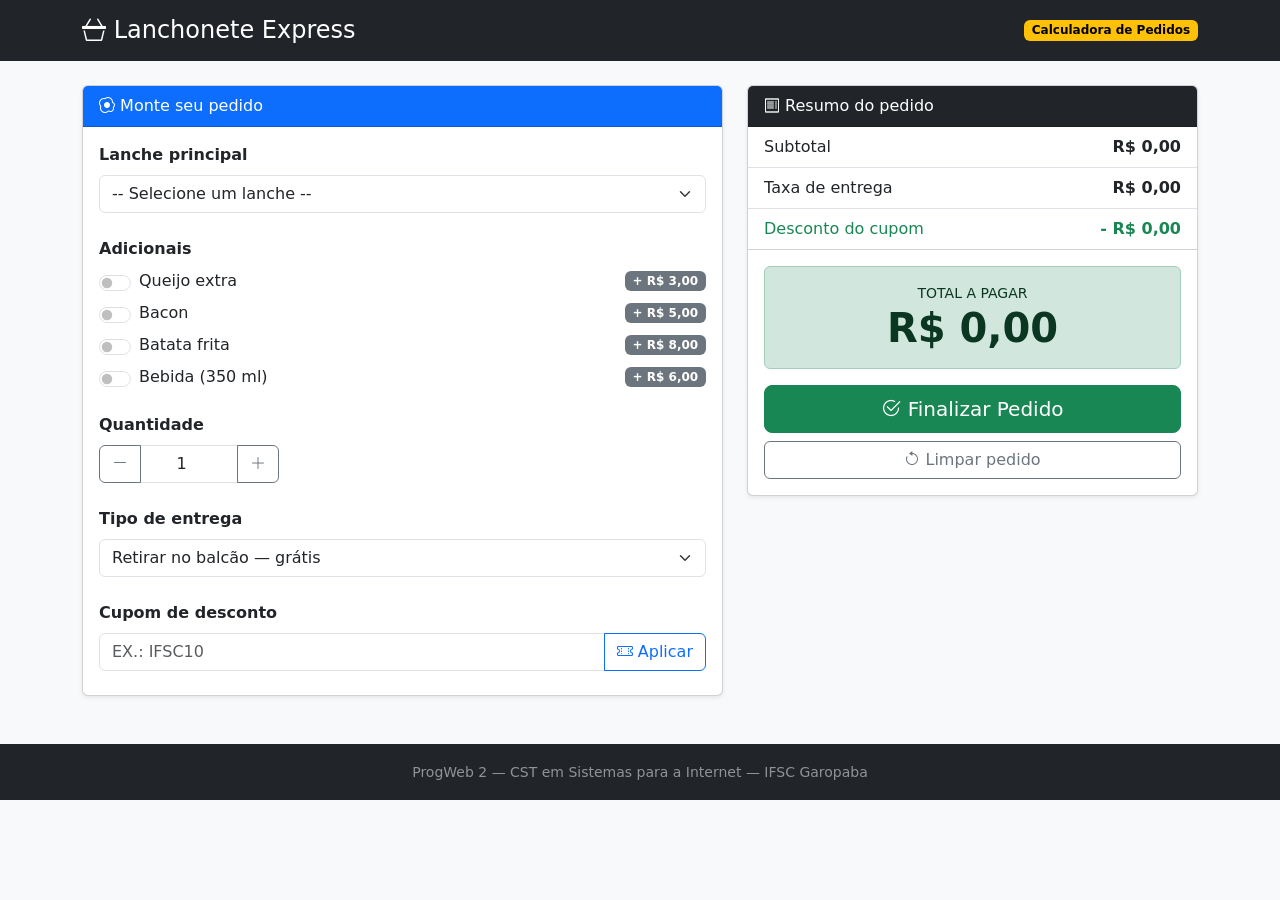
==== roteiro-3/index.html @ 8b06cafe "Roteiro 03: calculadora de pedidos com jQuery e LocalStorage" ====
<!DOCTYPE html>
<html lang="pt-br">
<head>
  <meta charset="UTF-8">
  <meta name="viewport" content="width=device-width, initial-scale=1">
  <title>Lanchonete Express — Calculadora de Pedidos</title>

  <!-- Bootstrap 5 CSS -->
  <link href="https://cdn.jsdelivr.net/npm/bootstrap@5.3.3/dist/css/bootstrap.min.css" rel="stylesheet">
  <!-- Bootstrap Icons -->
  <link href="https://cdn.jsdelivr.net/npm/bootstrap-icons@1.11.3/font/bootstrap-icons.css" rel="stylesheet">
</head>
<body class="bg-light">

  <header class="bg-dark text-white py-3 mb-4">
    <div class="container d-flex justify-content-between align-items-center">
      <h1 class="h4 mb-0"><i class="bi bi-basket3"></i> Lanchonete Express</h1>
      <span class="badge text-bg-warning">Calculadora de Pedidos</span>
    </div>
  </header>

  <main class="container mb-5">
    <div class="row g-4">

      <!-- ================= Coluna esquerda: montagem do pedido ================= -->
      <div class="col-12 col-lg-7">
        <div class="card shadow-sm">
          <div class="card-header bg-primary text-white">
            <i class="bi bi-egg-fried"></i> Monte seu pedido
          </div>
          <div class="card-body">

            <!-- Passo 2: lanche principal (preço no value de cada option) -->
            <div class="mb-4">
              <label for="select-lanche" class="form-label fw-semibold">Lanche principal</label>
              <select class="form-select" id="select-lanche">
                <option value="0">-- Selecione um lanche --</option>
                <option value="18.00">X-Burger Clássico — R$ 18,00</option>
                <option value="22.00">X-Salada Especial — R$ 22,00</option>
                <option value="26.00">X-Bacon Supremo — R$ 26,00</option>
              </select>
            </div>

            <!-- Adicionais com switches + badge de preço -->
            <div class="mb-4">
              <span class="form-label fw-semibold d-block">Adicionais</span>

              <div class="form-check form-switch d-flex align-items-center gap-2 mb-2">
                <input class="form-check-input check-adicional" type="checkbox" role="switch"
                       id="add-queijo" value="3.00">
                <label class="form-check-label" for="add-queijo">Queijo extra</label>
                <span class="badge text-bg-secondary ms-auto">+ R$ 3,00</span>
              </div>

              <div class="form-check form-switch d-flex align-items-center gap-2 mb-2">
                <input class="form-check-input check-adicional" type="checkbox" role="switch"
                       id="add-bacon" value="5.00">
                <label class="form-check-label" for="add-bacon">Bacon</label>
                <span class="badge text-bg-secondary ms-auto">+ R$ 5,00</span>
              </div>

              <div class="form-check form-switch d-flex align-items-center gap-2 mb-2">
                <input class="form-check-input check-adicional" type="checkbox" role="switch"
                       id="add-fritas" value="8.00">
                <label class="form-check-label" for="add-fritas">Batata frita</label>
                <span class="badge text-bg-secondary ms-auto">+ R$ 8,00</span>
              </div>

              <div class="form-check form-switch d-flex align-items-center gap-2">
                <input class="form-check-input check-adicional" type="checkbox" role="switch"
                       id="add-bebida" value="6.00">
                <label class="form-check-label" for="add-bebida">Bebida (350 ml)</label>
                <span class="badge text-bg-secondary ms-auto">+ R$ 6,00</span>
              </div>
            </div>

            <!-- Quantidade: input group com botões - e + -->
            <div class="mb-4">
              <label for="input-qtd" class="form-label fw-semibold">Quantidade</label>
              <div class="input-group" style="max-width: 180px;">
                <button type="button" class="btn btn-outline-secondary" id="btn-menos" aria-label="Diminuir">
                  <i class="bi bi-dash-lg"></i>
                </button>
                <input type="number" class="form-control text-center" id="input-qtd"
                       value="1" min="1" max="20">
                <button type="button" class="btn btn-outline-secondary" id="btn-mais" aria-label="Aumentar">
                  <i class="bi bi-plus-lg"></i>
                </button>
              </div>
            </div>

            <!-- Tipo de entrega -->
            <div class="mb-4">
              <label for="select-entrega" class="form-label fw-semibold">Tipo de entrega</label>
              <select class="form-select" id="select-entrega">
                <option value="0">Retirar no balcão — grátis</option>
                <option value="5.00">Entrega padrão — R$ 5,00</option>
                <option value="9.00">Entrega expressa — R$ 9,00</option>
              </select>
            </div>

            <!-- Cupom de desconto -->
            <div class="mb-2">
              <label for="input-cupom" class="form-label fw-semibold">Cupom de desconto</label>
              <div class="input-group">
                <input type="text" class="form-control text-uppercase" id="input-cupom"
                       placeholder="Ex.: IFSC10">
                <button type="button" class="btn btn-outline-primary" id="btn-cupom">
                  <i class="bi bi-ticket-perforated"></i> Aplicar
                </button>
              </div>
              <div id="msg-cupom" class="form-text"></div>
            </div>

          </div>
        </div>
      </div>

      <!-- ================= Coluna direita: resumo financeiro ================= -->
      <div class="col-12 col-lg-5">
        <div class="card shadow-sm sticky-lg-top" style="top: 1rem;">
          <div class="card-header bg-dark text-white">
            <i class="bi bi-receipt"></i> Resumo do pedido
          </div>

          <ul class="list-group list-group-flush">
            <li class="list-group-item d-flex justify-content-between">
              <span>Subtotal</span>
              <strong id="subtotal">R$ 0,00</strong>
            </li>
            <li class="list-group-item d-flex justify-content-between">
              <span>Taxa de entrega</span>
              <strong id="taxa-entrega">R$ 0,00</strong>
            </li>
            <li class="list-group-item d-flex justify-content-between text-success">
              <span>Desconto do cupom</span>
              <strong id="desconto">- R$ 0,00</strong>
            </li>
          </ul>

          <div class="card-body">
            <!-- Destaque do total geral -->
            <div class="alert alert-success text-center mb-3" role="alert">
              <div class="small text-uppercase">Total a pagar</div>
              <div class="display-6 fw-bold" id="total-geral">R$ 0,00</div>
            </div>

            <div class="d-grid gap-2">
              <button type="button" class="btn btn-success btn-lg" id="btn-finalizar">
                <i class="bi bi-check2-circle"></i> Finalizar Pedido
              </button>
              <button type="button" class="btn btn-outline-secondary" id="btn-limpar">
                <i class="bi bi-arrow-counterclockwise"></i> Limpar pedido
              </button>
            </div>
          </div>
        </div>
      </div>

    </div>
  </main>

  <footer class="bg-dark text-white-50 text-center py-3">
    <small>ProgWeb 2 — CST em Sistemas para a Internet — IFSC Garopaba</small>
  </footer>

  <!-- jQuery CDN -->
  <script src="https://code.jquery.com/jquery-3.7.1.min.js"></script>
  <!-- Bootstrap 5 JS -->
  <script src="https://cdn.jsdelivr.net/npm/bootstrap@5.3.3/dist/js/bootstrap.bundle.min.js"></script>
  <!-- Arquivo da lógica JS -->
  <script src="app.js"></script>
</body>
</html>
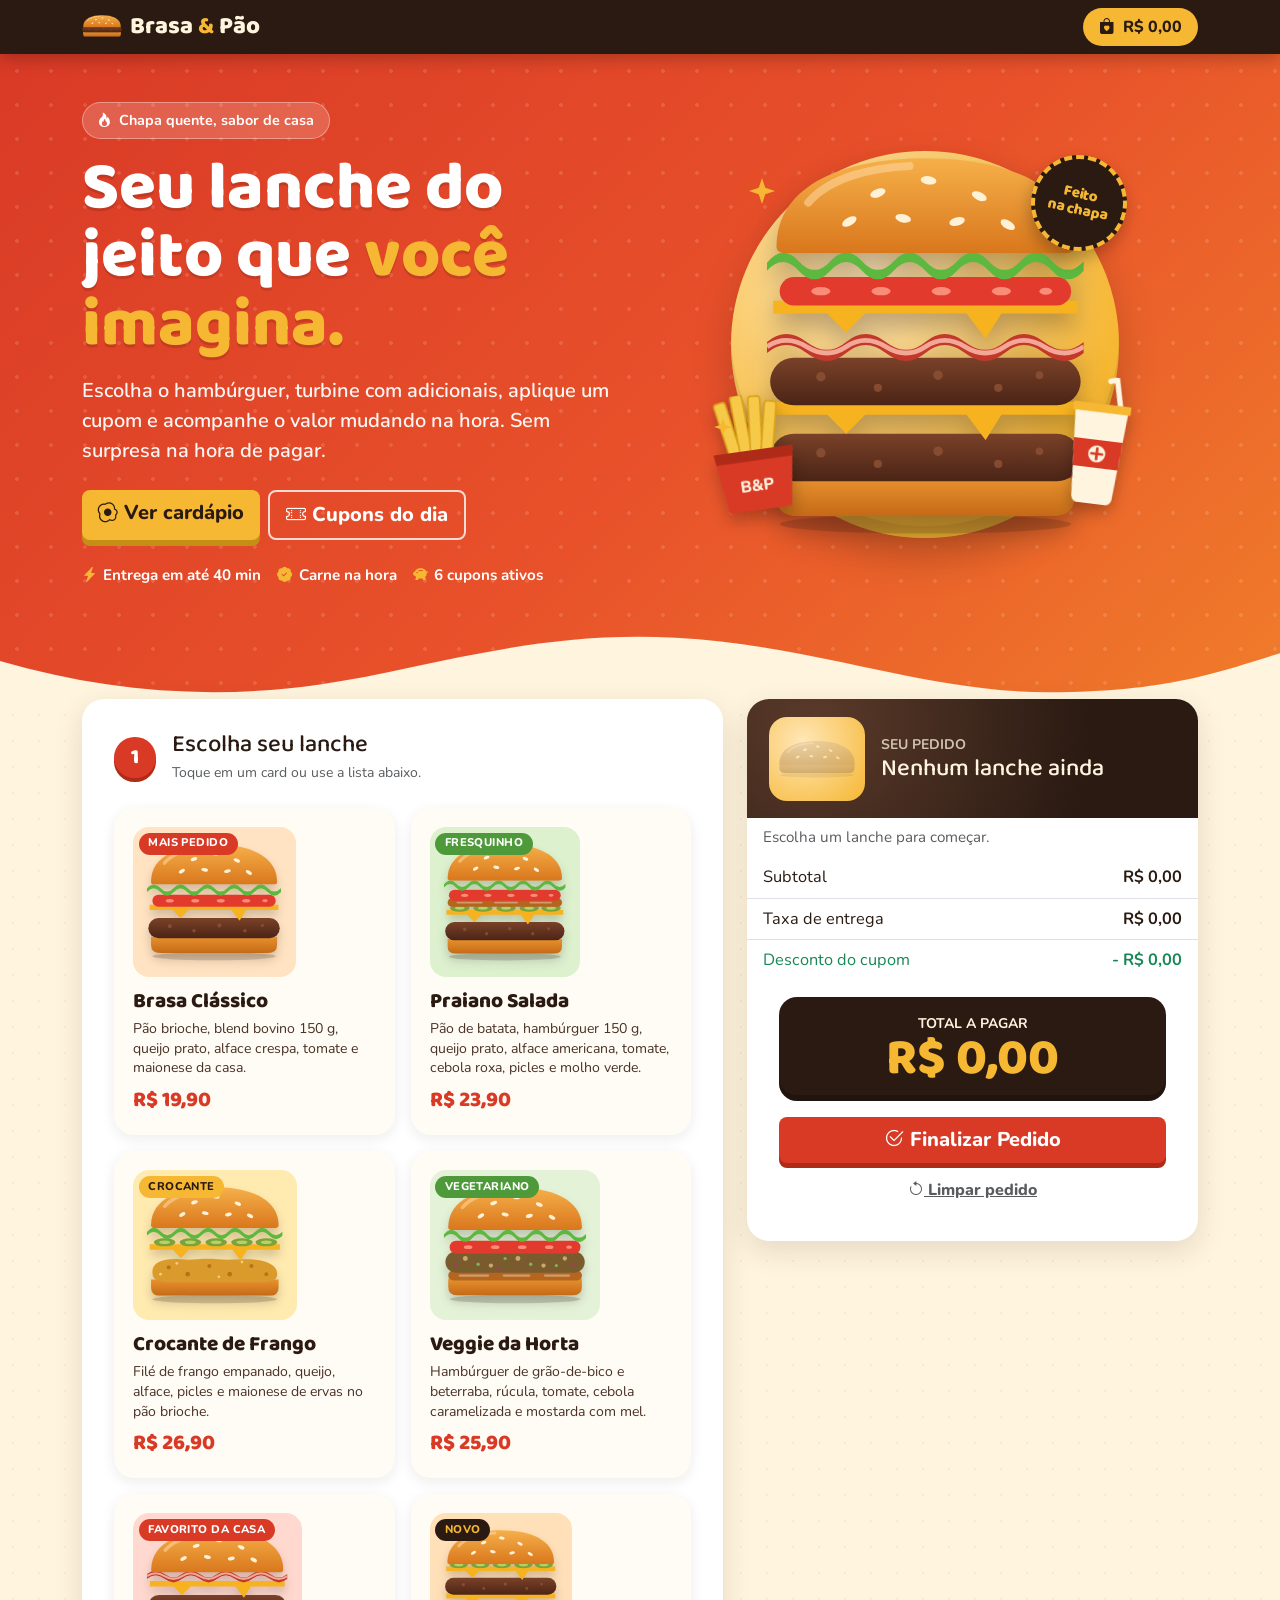
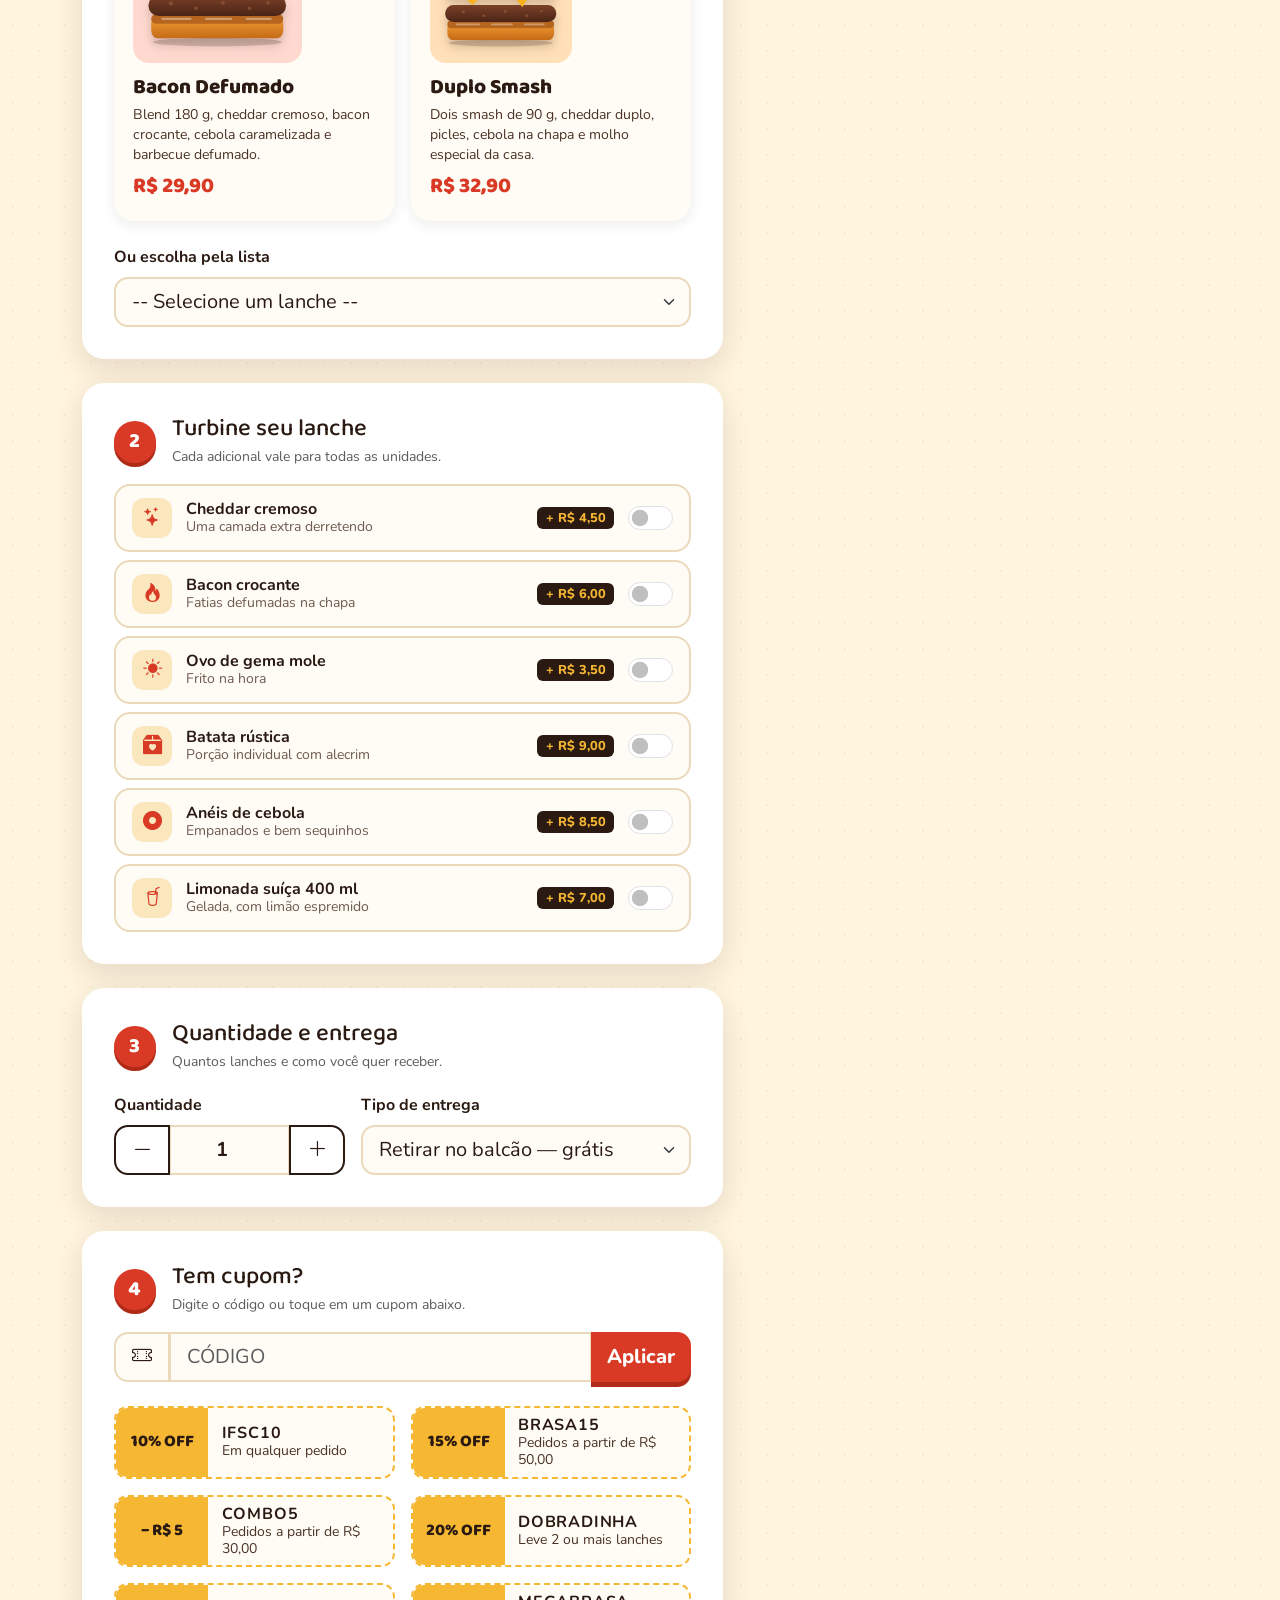
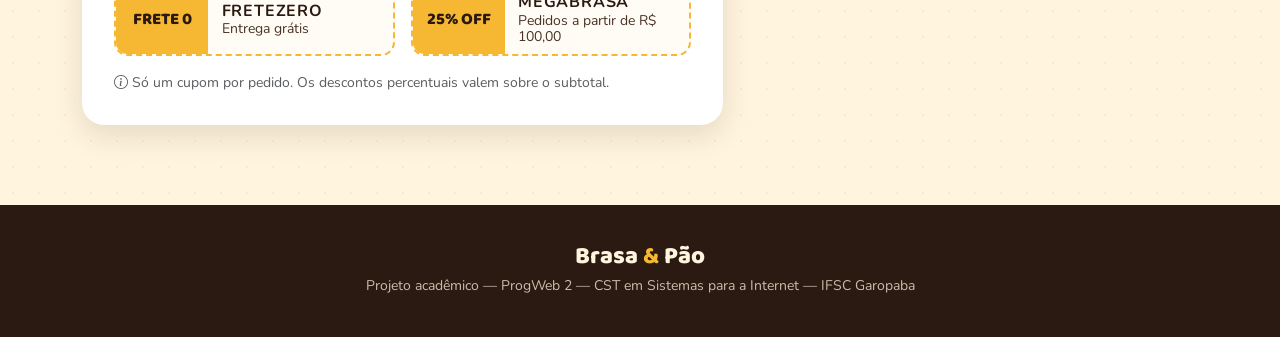
==== commit c966a116: "Estilização em css" ====
--- a/roteiro-3/index.html
+++ b/roteiro-3/index.html
@@ -3,127 +3,524 @@
 <head>
   <meta charset="UTF-8">
   <meta name="viewport" content="width=device-width, initial-scale=1">
-  <title>Lanchonete Express — Calculadora de Pedidos</title>
+  <title>Brasa &amp; Pão — Hamburgueria | Monte seu pedido</title>
+  <meta name="description" content="Monte seu hambúrguer, turbine com adicionais, aplique um cupom e veja o total em tempo real.">
+
+  <!-- Fontes -->
+  <link rel="preconnect" href="https://fonts.googleapis.com">
+  <link rel="preconnect" href="https://fonts.gstatic.com" crossorigin>
+  <link href="https://fonts.googleapis.com/css2?family=Baloo+2:wght@500;700;800&family=Nunito:wght@400;600;700;800&display=swap" rel="stylesheet">
 
   <!-- Bootstrap 5 CSS -->
   <link href="https://cdn.jsdelivr.net/npm/bootstrap@5.3.3/dist/css/bootstrap.min.css" rel="stylesheet">
   <!-- Bootstrap Icons -->
   <link href="https://cdn.jsdelivr.net/npm/bootstrap-icons@1.11.3/font/bootstrap-icons.css" rel="stylesheet">
+  <!-- Estilos da lanchonete (paleta, cards, ilustrações) -->
+  <link href="style.css" rel="stylesheet">
 </head>
-<body class="bg-light">
-
-  <header class="bg-dark text-white py-3 mb-4">
-    <div class="container d-flex justify-content-between align-items-center">
-      <h1 class="h4 mb-0"><i class="bi bi-basket3"></i> Lanchonete Express</h1>
-      <span class="badge text-bg-warning">Calculadora de Pedidos</span>
+<body>
+
+  <!-- =====================================================
+       SPRITE SVG: camadas reutilizáveis dos hambúrgueres.
+       Cada <symbol> é uma "fatia" (pão, alface, queijo...)
+       que o app.js empilha para montar cada lanche.
+       ===================================================== -->
+  <svg width="0" height="0" style="position:absolute" aria-hidden="true" focusable="false">
+    <defs>
+      <linearGradient id="g-pao" x1="0" y1="0" x2="0" y2="1">
+        <stop offset="0" stop-color="#F6B04A"/>
+        <stop offset="1" stop-color="#D9771C"/>
+      </linearGradient>
+      <linearGradient id="g-base" x1="0" y1="0" x2="0" y2="1">
+        <stop offset="0" stop-color="#E8912D"/>
+        <stop offset="1" stop-color="#C46A17"/>
+      </linearGradient>
+      <linearGradient id="g-patty" x1="0" y1="0" x2="0" y2="1">
+        <stop offset="0" stop-color="#7A4128"/>
+        <stop offset="1" stop-color="#4B2416"/>
+      </linearGradient>
+    </defs>
+
+    <!-- Pão de cima (com gergelim) -->
+    <symbol id="l-pao-topo" viewBox="0 0 200 62">
+      <path d="M6 58C6 18 50 2 100 2s94 16 94 56q0 4-6 4H12q-6 0-6-4z" fill="url(#g-pao)"/>
+      <path d="M26 30C40 14 66 8 90 7" fill="none" stroke="#FFD9A0" stroke-width="5" stroke-linecap="round" opacity=".55"/>
+      <g fill="#FFF1D6">
+        <ellipse cx="70" cy="24" rx="5" ry="2.6" transform="rotate(-20 70 24)"/>
+        <ellipse cx="102" cy="16" rx="5" ry="2.6" transform="rotate(8 102 16)"/>
+        <ellipse cx="134" cy="26" rx="5" ry="2.6" transform="rotate(24 134 26)"/>
+        <ellipse cx="86" cy="40" rx="5" ry="2.6" transform="rotate(12 86 40)"/>
+        <ellipse cx="120" cy="42" rx="5" ry="2.6" transform="rotate(-14 120 42)"/>
+        <ellipse cx="52" cy="42" rx="5" ry="2.6" transform="rotate(-30 52 42)"/>
+        <ellipse cx="152" cy="44" rx="5" ry="2.6" transform="rotate(30 152 44)"/>
+      </g>
+    </symbol>
+
+    <!-- Pão de baixo -->
+    <symbol id="l-pao-base" viewBox="0 0 200 26">
+      <path d="M6 2h188v12q0 12-14 12H20Q6 26 6 14z" fill="url(#g-base)"/>
+    </symbol>
+
+    <!-- Hambúrguer de carne -->
+    <symbol id="l-patty" viewBox="0 0 200 34">
+      <rect x="2" y="2" width="196" height="30" rx="15" fill="url(#g-patty)"/>
+      <g fill="#8E5236" opacity=".8">
+        <circle cx="34" cy="14" r="3"/><circle cx="70" cy="21" r="2.6"/>
+        <circle cx="108" cy="13" r="3"/><circle cx="146" cy="21" r="2.6"/>
+        <circle cx="172" cy="13" r="2.4"/>
+      </g>
+    </symbol>
+
+    <!-- Queijo derretido -->
+    <symbol id="l-queijo" viewBox="0 0 200 26">
+      <path d="M4 2h192v8h-48l-10 16-12-16H62L50 22 38 10H4z" fill="currentColor" style="color:#F7B21F"/>
+    </symbol>
+
+    <!-- Alface crespa (cor via currentColor) -->
+    <symbol id="l-alface" viewBox="0 0 200 26">
+      <path d="M0 12Q10 0 20 11T40 11T60 11T80 11T100 11T120 11T140 11T160 11T180 11T200 11V17Q190 28 180 17T160 17T140 17T120 17T100 17T80 17T60 17T40 17T20 17T0 17Z" fill="currentColor" style="color:#5DB83F"/>
+    </symbol>
+
+    <!-- Tomate -->
+    <symbol id="l-tomate" viewBox="0 0 200 20">
+      <rect x="8" y="1" width="184" height="18" rx="9" fill="#E23B2E"/>
+      <g fill="#FF9C86" opacity=".85">
+        <ellipse cx="34" cy="10" rx="6" ry="2.6"/><ellipse cx="72" cy="10" rx="6" ry="2.6"/>
+        <ellipse cx="110" cy="10" rx="6" ry="2.6"/><ellipse cx="148" cy="10" rx="6" ry="2.6"/>
+        <ellipse cx="176" cy="10" rx="4" ry="2.2"/>
+      </g>
+    </symbol>
+
+    <!-- Bacon crocante -->
+    <symbol id="l-bacon" viewBox="0 0 200 22">
+      <path d="M0 8Q12-2 25 8T50 8T75 8T100 8T125 8T150 8T175 8T200 8V15Q188 25 175 15T150 15T125 15T100 15T75 15T50 15T25 15T0 15Z" fill="#C0392B"/>
+      <path d="M0 11Q12 3 25 11T50 11T75 11T100 11T125 11T150 11T175 11T200 11" fill="none" stroke="#F4A697" stroke-width="3"/>
+    </symbol>
+
+    <!-- Cebola (cor via currentColor: roxa ou caramelizada) -->
+    <symbol id="l-cebola" viewBox="0 0 200 16">
+      <rect x="6" y="1" width="188" height="14" rx="7" fill="currentColor" style="color:#B5651D"/>
+      <path d="M22 8h40M84 8h36M142 8h34" stroke="#FFFFFF" stroke-opacity=".35" stroke-width="3" stroke-linecap="round"/>
+    </symbol>
+
+    <!-- Picles -->
+    <symbol id="l-picles" viewBox="0 0 200 14">
+      <g fill="#7BA33A">
+        <ellipse cx="26" cy="7" rx="16" ry="6"/><ellipse cx="64" cy="7" rx="16" ry="6"/>
+        <ellipse cx="102" cy="7" rx="16" ry="6"/><ellipse cx="140" cy="7" rx="16" ry="6"/>
+        <ellipse cx="176" cy="7" rx="16" ry="6"/>
+      </g>
+      <g fill="#B4D26A">
+        <ellipse cx="26" cy="7" rx="8" ry="2.6"/><ellipse cx="64" cy="7" rx="8" ry="2.6"/>
+        <ellipse cx="102" cy="7" rx="8" ry="2.6"/><ellipse cx="140" cy="7" rx="8" ry="2.6"/>
+        <ellipse cx="176" cy="7" rx="8" ry="2.6"/>
+      </g>
+    </symbol>
+
+    <!-- Frango empanado -->
+    <symbol id="l-frango" viewBox="0 0 200 38">
+      <path d="M8 22C8 8 26 2 50 4c18 2 30-2 54 0 26 2 46-2 64 2 16 4 24 10 24 20 0 10-12 12-24 12-28 2-56 0-84 0-28 0-50 2-64-2C10 34 8 30 8 22z" fill="#DA9B2C"/>
+      <g fill="#B87316">
+        <circle cx="32" cy="16" r="3"/><circle cx="60" cy="26" r="3.4"/><circle cx="92" cy="14" r="3"/>
+        <circle cx="122" cy="26" r="3.4"/><circle cx="154" cy="14" r="3"/><circle cx="176" cy="26" r="2.8"/>
+      </g>
+      <g fill="#F6CE73">
+        <circle cx="44" cy="10" r="2"/><circle cx="106" cy="30" r="2"/><circle cx="140" cy="8" r="2"/><circle cx="20" cy="26" r="2"/>
+      </g>
+    </symbol>
+
+    <!-- Hambúrguer vegetal -->
+    <symbol id="l-veggie" viewBox="0 0 200 34">
+      <rect x="2" y="2" width="196" height="30" rx="15" fill="#7A5B2E"/>
+      <g fill="#C9A86A">
+        <circle cx="30" cy="12" r="3.4"/><circle cx="66" cy="22" r="3"/><circle cx="104" cy="12" r="3.4"/>
+        <circle cx="140" cy="22" r="3"/><circle cx="170" cy="12" r="3"/>
+      </g>
+      <g fill="#7FB35A">
+        <circle cx="48" cy="20" r="2.4"/><circle cx="86" cy="12" r="2.2"/><circle cx="122" cy="20" r="2.4"/><circle cx="158" cy="22" r="2.2"/>
+      </g>
+      <g fill="#A63B5A" opacity=".85">
+        <circle cx="16" cy="20" r="2.6"/><circle cx="76" cy="26" r="2.4"/><circle cx="182" cy="20" r="2.4"/>
+      </g>
+    </symbol>
+  </svg>
+
+  <!-- ===================== NAVEGAÇÃO ===================== -->
+  <nav class="brasa-nav sticky-top">
+    <div class="container d-flex align-items-center justify-content-between py-2">
+      <a class="marca d-flex align-items-center gap-2 text-decoration-none" href="#topo">
+        <svg class="burger logo-mini" data-layers="pao-topo,patty,pao-base" role="img" aria-label="Logo Brasa e Pão"></svg>
+        <span class="marca-nome">Brasa <span>&amp;</span> Pão</span>
+      </a>
+      <a href="#resumo" class="pill-total text-decoration-none" aria-label="Ir para o resumo do pedido">
+        <i class="bi bi-bag-heart-fill"></i>
+        <span id="total-mini">R$ 0,00</span>
+      </a>
     </div>
+  </nav>
+
+  <!-- ===================== HERO ===================== -->
+  <header class="hero" id="topo">
+    <div class="container">
+      <div class="row align-items-center g-4">
+
+        <div class="col-12 col-lg-6 hero-texto">
+          <span class="hero-selo"><i class="bi bi-fire"></i> Chapa quente, sabor de casa</span>
+          <h1>Seu lanche do<br>jeito que <span class="destaque">você imagina.</span></h1>
+          <p class="lead">Escolha o hambúrguer, turbine com adicionais, aplique um cupom e acompanhe o valor mudando na hora. Sem surpresa na hora de pagar.</p>
+          <div class="d-flex flex-wrap gap-2 mt-4">
+            <a href="#cardapio" class="btn btn-mostarda btn-lg"><i class="bi bi-egg-fried"></i> Ver cardápio</a>
+            <a href="#cupons" class="btn btn-contorno btn-lg"><i class="bi bi-ticket-perforated"></i> Cupons do dia</a>
+          </div>
+          <ul class="hero-beneficios list-unstyled d-flex flex-wrap gap-3 mt-4 mb-0">
+            <li><i class="bi bi-lightning-charge-fill"></i> Entrega em até 40 min</li>
+            <li><i class="bi bi-patch-check-fill"></i> Carne na hora</li>
+            <li><i class="bi bi-piggy-bank-fill"></i> 6 cupons ativos</li>
+          </ul>
+        </div>
+
+        <div class="col-12 col-lg-6">
+          <div class="hero-arte">
+            <div class="hero-prato"></div>
+            <svg class="burger hero-burger" data-layers="pao-topo,alface,tomate,queijo,bacon,patty,queijo,patty,pao-base" role="img" aria-label="Ilustração de um hambúrguer duplo com bacon"></svg>
+
+            <!-- Batatas fritas -->
+            <svg class="deco deco-fritas" viewBox="0 0 90 110" role="img" aria-label="Porção de batatas fritas">
+              <g fill="#F7C948" stroke="#D9A21B" stroke-width="1.5" stroke-linejoin="round">
+                <rect x="14" y="6" width="11" height="60" rx="3" transform="rotate(-10 14 6)"/>
+                <rect x="30" y="0" width="11" height="64" rx="3" transform="rotate(-3 30 0)"/>
+                <rect x="47" y="2" width="11" height="62" rx="3" transform="rotate(5 47 2)"/>
+                <rect x="62" y="8" width="11" height="58" rx="3" transform="rotate(12 62 8)"/>
+              </g>
+              <path d="M8 52h74l-8 56H16z" fill="#D93A26"/>
+              <path d="M8 52h74l-1.5 10H9.5z" fill="#B02A18"/>
+              <text x="45" y="90" text-anchor="middle" font-family="Baloo 2, sans-serif" font-weight="800" font-size="15" fill="#FFF4DE">B&amp;P</text>
+            </svg>
+
+            <!-- Copo com canudo -->
+            <svg class="deco deco-copo" viewBox="0 0 70 120" role="img" aria-label="Copo de refrigerante">
+              <path d="M40 4l6-2 8 34" fill="none" stroke="#FFF4DE" stroke-width="5" stroke-linecap="round"/>
+              <path d="M10 30h50l-6 84q-1 6-7 6H23q-6 0-7-6z" fill="#FFF4DE"/>
+              <path d="M12 60h46l-2 26H14z" fill="#D93A26"/>
+              <path d="M8 26h54v8H8z" fill="#F6B733"/>
+              <circle cx="35" cy="73" r="8" fill="#FFF4DE"/>
+              <path d="M35 68v10M30 73h10" stroke="#D93A26" stroke-width="2.5" stroke-linecap="round"/>
+            </svg>
+
+            <!-- Estrelinhas -->
+            <svg class="deco deco-estrela e1" viewBox="0 0 24 24"><path d="M12 0l3 9 9 3-9 3-3 9-3-9-9-3 9-3z" fill="#F6B733"/></svg>
+            <svg class="deco deco-estrela e2" viewBox="0 0 24 24"><path d="M12 0l3 9 9 3-9 3-3 9-3-9-9-3 9-3z" fill="#FFF4DE"/></svg>
+            <svg class="deco deco-estrela e3" viewBox="0 0 24 24"><path d="M12 0l3 9 9 3-9 3-3 9-3-9-9-3 9-3z" fill="#F6B733"/></svg>
+
+            <div class="selo-redondo" aria-hidden="true">
+              <span>Feito<br>na chapa</span>
+            </div>
+          </div>
+        </div>
+
+      </div>
+    </div>
+
+    <!-- Onda de transição -->
+    <svg class="hero-onda" viewBox="0 0 1440 90" preserveAspectRatio="none" aria-hidden="true">
+      <path d="M0 40C120 80 240 90 360 70S600 0 760 10s280 70 420 70 200-30 260-50V90H0z" fill="#FFF4DE"/>
+    </svg>
   </header>
 
-  <main class="container mb-5">
+  <!-- ===================== CONTEÚDO PRINCIPAL ===================== -->
+  <main class="container pb-5">
     <div class="row g-4">
 
-      <!-- ================= Coluna esquerda: montagem do pedido ================= -->
+      <!-- ============ Coluna esquerda: montagem do pedido ============ -->
       <div class="col-12 col-lg-7">
-        <div class="card shadow-sm">
-          <div class="card-header bg-primary text-white">
-            <i class="bi bi-egg-fried"></i> Monte seu pedido
-          </div>
+
+        <!-- PASSO 1: cardápio -->
+        <section class="card painel mb-4" id="cardapio">
           <div class="card-body">
-
-            <!-- Passo 2: lanche principal (preço no value de cada option) -->
-            <div class="mb-4">
-              <label for="select-lanche" class="form-label fw-semibold">Lanche principal</label>
-              <select class="form-select" id="select-lanche">
+            <div class="passo-titulo">
+              <span class="passo-num">1</span>
+              <div>
+                <h2 class="h4 mb-0">Escolha seu lanche</h2>
+                <small class="text-muted">Toque em um card ou use a lista abaixo.</small>
+              </div>
+            </div>
+
+            <div class="row row-cols-1 row-cols-sm-2 g-3 mt-2">
+
+              <div class="col">
+                <button type="button" class="menu-card" data-preco="19.90" aria-pressed="false"
+                        data-layers="pao-topo,alface,tomate,queijo,patty,pao-base" data-nome="Brasa Clássico" style="--tint:#FFE3C2">
+                  <span class="menu-tag tag-quente">Mais pedido</span>
+                  <span class="menu-thumb"><svg class="burger" data-layers="pao-topo,alface,tomate,queijo,patty,pao-base" aria-hidden="true"></svg></span>
+                  <span class="menu-nome">Brasa Clássico</span>
+                  <span class="menu-ingredientes">Pão brioche, blend bovino 150 g, queijo prato, alface crespa, tomate e maionese da casa.</span>
+                  <span class="menu-preco">R$ 19,90</span>
+                </button>
+              </div>
+
+              <div class="col">
+                <button type="button" class="menu-card" data-preco="23.90" aria-pressed="false"
+                        data-layers="pao-topo,alface:#6FCB4B,tomate,cebola:#9B3D8F,picles,queijo,patty,pao-base" data-nome="Praiano Salada" style="--tint:#DDF1CF">
+                  <span class="menu-tag tag-verde">Fresquinho</span>
+                  <span class="menu-thumb"><svg class="burger" data-layers="pao-topo,alface:#6FCB4B,tomate,cebola:#9B3D8F,picles,queijo,patty,pao-base" aria-hidden="true"></svg></span>
+                  <span class="menu-nome">Praiano Salada</span>
+                  <span class="menu-ingredientes">Pão de batata, hambúrguer 150 g, queijo prato, alface americana, tomate, cebola roxa, picles e molho verde.</span>
+                  <span class="menu-preco">R$ 23,90</span>
+                </button>
+              </div>
+
+              <div class="col">
+                <button type="button" class="menu-card" data-preco="26.90" aria-pressed="false"
+                        data-layers="pao-topo,alface,picles,queijo,frango,pao-base" data-nome="Crocante de Frango" style="--tint:#FFEAB0">
+                  <span class="menu-tag tag-mostarda">Crocante</span>
+                  <span class="menu-thumb"><svg class="burger" data-layers="pao-topo,alface,picles,queijo,frango,pao-base" aria-hidden="true"></svg></span>
+                  <span class="menu-nome">Crocante de Frango</span>
+                  <span class="menu-ingredientes">Filé de frango empanado, queijo, alface, picles e maionese de ervas no pão brioche.</span>
+                  <span class="menu-preco">R$ 26,90</span>
+                </button>
+              </div>
+
+              <div class="col">
+                <button type="button" class="menu-card" data-preco="25.90" aria-pressed="false"
+                        data-layers="pao-topo,alface:#2F8F3A,tomate,veggie,cebola,pao-base" data-nome="Veggie da Horta" style="--tint:#E4F3D8">
+                  <span class="menu-tag tag-verde">Vegetariano</span>
+                  <span class="menu-thumb"><svg class="burger" data-layers="pao-topo,alface:#2F8F3A,tomate,veggie,cebola,pao-base" aria-hidden="true"></svg></span>
+                  <span class="menu-nome">Veggie da Horta</span>
+                  <span class="menu-ingredientes">Hambúrguer de grão-de-bico e beterraba, rúcula, tomate, cebola caramelizada e mostarda com mel.</span>
+                  <span class="menu-preco">R$ 25,90</span>
+                </button>
+              </div>
+
+              <div class="col">
+                <button type="button" class="menu-card" data-preco="29.90" aria-pressed="false"
+                        data-layers="pao-topo,bacon,queijo,patty,cebola,pao-base" data-nome="Bacon Defumado" style="--tint:#FFD9CF">
+                  <span class="menu-tag tag-quente">Favorito da casa</span>
+                  <span class="menu-thumb"><svg class="burger" data-layers="pao-topo,bacon,queijo,patty,cebola,pao-base" aria-hidden="true"></svg></span>
+                  <span class="menu-nome">Bacon Defumado</span>
+                  <span class="menu-ingredientes">Blend 180 g, cheddar cremoso, bacon crocante, cebola caramelizada e barbecue defumado.</span>
+                  <span class="menu-preco">R$ 29,90</span>
+                </button>
+              </div>
+
+              <div class="col">
+                <button type="button" class="menu-card" data-preco="32.90" aria-pressed="false"
+                        data-layers="pao-topo,picles,queijo,patty,queijo,patty,cebola,pao-base" data-nome="Duplo Smash" style="--tint:#FFE0B8">
+                  <span class="menu-tag tag-novo">Novo</span>
+                  <span class="menu-thumb"><svg class="burger" data-layers="pao-topo,picles,queijo,patty,queijo,patty,cebola,pao-base" aria-hidden="true"></svg></span>
+                  <span class="menu-nome">Duplo Smash</span>
+                  <span class="menu-ingredientes">Dois smash de 90 g, cheddar duplo, picles, cebola na chapa e molho especial da casa.</span>
+                  <span class="menu-preco">R$ 32,90</span>
+                </button>
+              </div>
+
+            </div>
+
+            <!-- Passo 2 do roteiro: select com o preço no value de cada option -->
+            <div class="mt-4">
+              <label for="select-lanche" class="form-label fw-bold">Ou escolha pela lista</label>
+              <select class="form-select form-select-lg" id="select-lanche">
                 <option value="0">-- Selecione um lanche --</option>
-                <option value="18.00">X-Burger Clássico — R$ 18,00</option>
-                <option value="22.00">X-Salada Especial — R$ 22,00</option>
-                <option value="26.00">X-Bacon Supremo — R$ 26,00</option>
+                <option value="19.90">Brasa Clássico — R$ 19,90</option>
+                <option value="23.90">Praiano Salada — R$ 23,90</option>
+                <option value="26.90">Crocante de Frango — R$ 26,90</option>
+                <option value="25.90">Veggie da Horta — R$ 25,90</option>
+                <option value="29.90">Bacon Defumado — R$ 29,90</option>
+                <option value="32.90">Duplo Smash — R$ 32,90</option>
               </select>
             </div>
-
-            <!-- Adicionais com switches + badge de preço -->
-            <div class="mb-4">
-              <span class="form-label fw-semibold d-block">Adicionais</span>
-
-              <div class="form-check form-switch d-flex align-items-center gap-2 mb-2">
-                <input class="form-check-input check-adicional" type="checkbox" role="switch"
-                       id="add-queijo" value="3.00">
-                <label class="form-check-label" for="add-queijo">Queijo extra</label>
-                <span class="badge text-bg-secondary ms-auto">+ R$ 3,00</span>
-              </div>
-
-              <div class="form-check form-switch d-flex align-items-center gap-2 mb-2">
-                <input class="form-check-input check-adicional" type="checkbox" role="switch"
-                       id="add-bacon" value="5.00">
-                <label class="form-check-label" for="add-bacon">Bacon</label>
-                <span class="badge text-bg-secondary ms-auto">+ R$ 5,00</span>
-              </div>
-
-              <div class="form-check form-switch d-flex align-items-center gap-2 mb-2">
-                <input class="form-check-input check-adicional" type="checkbox" role="switch"
-                       id="add-fritas" value="8.00">
-                <label class="form-check-label" for="add-fritas">Batata frita</label>
-                <span class="badge text-bg-secondary ms-auto">+ R$ 8,00</span>
-              </div>
-
-              <div class="form-check form-switch d-flex align-items-center gap-2">
-                <input class="form-check-input check-adicional" type="checkbox" role="switch"
-                       id="add-bebida" value="6.00">
-                <label class="form-check-label" for="add-bebida">Bebida (350 ml)</label>
-                <span class="badge text-bg-secondary ms-auto">+ R$ 6,00</span>
-              </div>
-            </div>
-
-            <!-- Quantidade: input group com botões - e + -->
-            <div class="mb-4">
-              <label for="input-qtd" class="form-label fw-semibold">Quantidade</label>
-              <div class="input-group" style="max-width: 180px;">
-                <button type="button" class="btn btn-outline-secondary" id="btn-menos" aria-label="Diminuir">
-                  <i class="bi bi-dash-lg"></i>
-                </button>
-                <input type="number" class="form-control text-center" id="input-qtd"
-                       value="1" min="1" max="20">
-                <button type="button" class="btn btn-outline-secondary" id="btn-mais" aria-label="Aumentar">
-                  <i class="bi bi-plus-lg"></i>
-                </button>
-              </div>
-            </div>
-
-            <!-- Tipo de entrega -->
-            <div class="mb-4">
-              <label for="select-entrega" class="form-label fw-semibold">Tipo de entrega</label>
-              <select class="form-select" id="select-entrega">
-                <option value="0">Retirar no balcão — grátis</option>
-                <option value="5.00">Entrega padrão — R$ 5,00</option>
-                <option value="9.00">Entrega expressa — R$ 9,00</option>
-              </select>
-            </div>
-
-            <!-- Cupom de desconto -->
-            <div class="mb-2">
-              <label for="input-cupom" class="form-label fw-semibold">Cupom de desconto</label>
-              <div class="input-group">
-                <input type="text" class="form-control text-uppercase" id="input-cupom"
-                       placeholder="Ex.: IFSC10">
-                <button type="button" class="btn btn-outline-primary" id="btn-cupom">
-                  <i class="bi bi-ticket-perforated"></i> Aplicar
-                </button>
-              </div>
-              <div id="msg-cupom" class="form-text"></div>
-            </div>
-
-          </div>
-        </div>
+          </div>
+        </section>
+
+        <!-- PASSO 2: adicionais -->
+        <section class="card painel mb-4">
+          <div class="card-body">
+            <div class="passo-titulo">
+              <span class="passo-num">2</span>
+              <div>
+                <h2 class="h4 mb-0">Turbine seu lanche</h2>
+                <small class="text-muted">Cada adicional vale para todas as unidades.</small>
+              </div>
+            </div>
+
+            <div class="d-grid gap-2 mt-3">
+
+              <label class="adicional" for="add-cheddar">
+                <span class="adicional-icone"><i class="bi bi-stars"></i></span>
+                <span class="adicional-texto"><strong>Cheddar cremoso</strong><small>Uma camada extra derretendo</small></span>
+                <span class="badge preco-badge">+ R$ 4,50</span>
+                <span class="form-check form-switch">
+                  <input class="form-check-input check-adicional" type="checkbox" role="switch" id="add-cheddar" value="4.50" data-nome="Cheddar cremoso">
+                </span>
+              </label>
+
+              <label class="adicional" for="add-bacon">
+                <span class="adicional-icone"><i class="bi bi-fire"></i></span>
+                <span class="adicional-texto"><strong>Bacon crocante</strong><small>Fatias defumadas na chapa</small></span>
+                <span class="badge preco-badge">+ R$ 6,00</span>
+                <span class="form-check form-switch">
+                  <input class="form-check-input check-adicional" type="checkbox" role="switch" id="add-bacon" value="6.00" data-nome="Bacon crocante">
+                </span>
+              </label>
+
+              <label class="adicional" for="add-ovo">
+                <span class="adicional-icone"><i class="bi bi-sun-fill"></i></span>
+                <span class="adicional-texto"><strong>Ovo de gema mole</strong><small>Frito na hora</small></span>
+                <span class="badge preco-badge">+ R$ 3,50</span>
+                <span class="form-check form-switch">
+                  <input class="form-check-input check-adicional" type="checkbox" role="switch" id="add-ovo" value="3.50" data-nome="Ovo de gema mole">
+                </span>
+              </label>
+
+              <label class="adicional" for="add-batata">
+                <span class="adicional-icone"><i class="bi bi-box2-heart-fill"></i></span>
+                <span class="adicional-texto"><strong>Batata rústica</strong><small>Porção individual com alecrim</small></span>
+                <span class="badge preco-badge">+ R$ 9,00</span>
+                <span class="form-check form-switch">
+                  <input class="form-check-input check-adicional" type="checkbox" role="switch" id="add-batata" value="9.00" data-nome="Batata rústica">
+                </span>
+              </label>
+
+              <label class="adicional" for="add-onion">
+                <span class="adicional-icone"><i class="bi bi-record-circle-fill"></i></span>
+                <span class="adicional-texto"><strong>Anéis de cebola</strong><small>Empanados e bem sequinhos</small></span>
+                <span class="badge preco-badge">+ R$ 8,50</span>
+                <span class="form-check form-switch">
+                  <input class="form-check-input check-adicional" type="checkbox" role="switch" id="add-onion" value="8.50" data-nome="Anéis de cebola">
+                </span>
+              </label>
+
+              <label class="adicional" for="add-limonada">
+                <span class="adicional-icone"><i class="bi bi-cup-straw"></i></span>
+                <span class="adicional-texto"><strong>Limonada suíça 400 ml</strong><small>Gelada, com limão espremido</small></span>
+                <span class="badge preco-badge">+ R$ 7,00</span>
+                <span class="form-check form-switch">
+                  <input class="form-check-input check-adicional" type="checkbox" role="switch" id="add-limonada" value="7.00" data-nome="Limonada suíça 400 ml">
+                </span>
+              </label>
+
+            </div>
+          </div>
+        </section>
+
+        <!-- PASSO 3: quantidade e entrega -->
+        <section class="card painel mb-4">
+          <div class="card-body">
+            <div class="passo-titulo">
+              <span class="passo-num">3</span>
+              <div>
+                <h2 class="h4 mb-0">Quantidade e entrega</h2>
+                <small class="text-muted">Quantos lanches e como você quer receber.</small>
+              </div>
+            </div>
+
+            <div class="row g-3 mt-1">
+              <div class="col-12 col-sm-5">
+                <label for="input-qtd" class="form-label fw-bold">Quantidade</label>
+                <div class="input-group input-group-lg">
+                  <button type="button" class="btn btn-contorno-escuro" id="btn-menos" aria-label="Diminuir quantidade">
+                    <i class="bi bi-dash-lg"></i>
+                  </button>
+                  <input type="number" class="form-control text-center fw-bold" id="input-qtd" value="1" min="1" max="20">
+                  <button type="button" class="btn btn-contorno-escuro" id="btn-mais" aria-label="Aumentar quantidade">
+                    <i class="bi bi-plus-lg"></i>
+                  </button>
+                </div>
+              </div>
+
+              <div class="col-12 col-sm-7">
+                <label for="select-entrega" class="form-label fw-bold">Tipo de entrega</label>
+                <select class="form-select form-select-lg" id="select-entrega">
+                  <option value="0">Retirar no balcão — grátis</option>
+                  <option value="6.00">Entrega padrão — R$ 6,00</option>
+                  <option value="10.00">Entrega expressa (25 min) — R$ 10,00</option>
+                </select>
+              </div>
+            </div>
+          </div>
+        </section>
+
+        <!-- PASSO 4: cupom -->
+        <section class="card painel" id="cupons">
+          <div class="card-body">
+            <div class="passo-titulo">
+              <span class="passo-num">4</span>
+              <div>
+                <h2 class="h4 mb-0">Tem cupom?</h2>
+                <small class="text-muted">Digite o código ou toque em um cupom abaixo.</small>
+              </div>
+            </div>
+
+            <div class="input-group input-group-lg mt-3">
+              <span class="input-group-text"><i class="bi bi-ticket-perforated"></i></span>
+              <input type="text" class="form-control text-uppercase" id="input-cupom"
+                     placeholder="Código" autocomplete="off" maxlength="20">
+              <button type="button" class="btn btn-brasa" id="btn-cupom">Aplicar</button>
+            </div>
+            <div id="msg-cupom" class="form-text mt-2" role="status"></div>
+
+            <div class="row row-cols-1 row-cols-sm-2 g-3 mt-2">
+              <div class="col">
+                <button type="button" class="cupom-ticket" data-codigo="IFSC10">
+                  <span class="cupom-valor">10% OFF</span>
+                  <span class="cupom-info"><strong>IFSC10</strong><small>Em qualquer pedido</small></span>
+                </button>
+              </div>
+              <div class="col">
+                <button type="button" class="cupom-ticket" data-codigo="BRASA15">
+                  <span class="cupom-valor">15% OFF</span>
+                  <span class="cupom-info"><strong>BRASA15</strong><small>Pedidos a partir de R$ 50,00</small></span>
+                </button>
+              </div>
+              <div class="col">
+                <button type="button" class="cupom-ticket" data-codigo="COMBO5">
+                  <span class="cupom-valor">− R$ 5</span>
+                  <span class="cupom-info"><strong>COMBO5</strong><small>Pedidos a partir de R$ 30,00</small></span>
+                </button>
+              </div>
+              <div class="col">
+                <button type="button" class="cupom-ticket" data-codigo="DOBRADINHA">
+                  <span class="cupom-valor">20% OFF</span>
+                  <span class="cupom-info"><strong>DOBRADINHA</strong><small>Leve 2 ou mais lanches</small></span>
+                </button>
+              </div>
+              <div class="col">
+                <button type="button" class="cupom-ticket" data-codigo="FRETEZERO">
+                  <span class="cupom-valor">FRETE 0</span>
+                  <span class="cupom-info"><strong>FRETEZERO</strong><small>Entrega grátis</small></span>
+                </button>
+              </div>
+              <div class="col">
+                <button type="button" class="cupom-ticket" data-codigo="MEGABRASA">
+                  <span class="cupom-valor">25% OFF</span>
+                  <span class="cupom-info"><strong>MEGABRASA</strong><small>Pedidos a partir de R$ 100,00</small></span>
+                </button>
+              </div>
+            </div>
+            <p class="small text-muted mt-3 mb-0"><i class="bi bi-info-circle"></i> Só um cupom por pedido. Os descontos percentuais valem sobre o subtotal.</p>
+          </div>
+        </section>
+
       </div>
 
-      <!-- ================= Coluna direita: resumo financeiro ================= -->
+      <!-- ============ Coluna direita: resumo financeiro ============ -->
       <div class="col-12 col-lg-5">
-        <div class="card shadow-sm sticky-lg-top" style="top: 1rem;">
-          <div class="card-header bg-dark text-white">
-            <i class="bi bi-receipt"></i> Resumo do pedido
-          </div>
-
-          <ul class="list-group list-group-flush">
+        <aside class="card painel resumo sticky-lg-top" id="resumo">
+
+          <div class="resumo-topo">
+            <div class="preview-prato">
+              <svg class="burger" id="preview-burger" data-layers="pao-topo,pao-base" role="img" aria-label="Prévia do lanche escolhido"></svg>
+            </div>
+            <div>
+              <div class="small text-uppercase fw-bold opacity-75">Seu pedido</div>
+              <div class="h4 mb-0" id="preview-nome">Nenhum lanche ainda</div>
+            </div>
+          </div>
+
+          <ul class="list-group list-group-flush" id="lista-itens">
+            <li class="list-group-item text-muted">Escolha um lanche para começar.</li>
+          </ul>
+
+          <ul class="list-group list-group-flush resumo-valores">
             <li class="list-group-item d-flex justify-content-between">
               <span>Subtotal</span>
               <strong id="subtotal">R$ 0,00</strong>
@@ -138,37 +535,49 @@
             </li>
           </ul>
 
-          <div class="card-body">
-            <!-- Destaque do total geral -->
-            <div class="alert alert-success text-center mb-3" role="alert">
-              <div class="small text-uppercase">Total a pagar</div>
-              <div class="display-6 fw-bold" id="total-geral">R$ 0,00</div>
+          <div class="card-body pt-3">
+            <div class="alert total-box text-center mb-3" role="alert">
+              <div class="small text-uppercase fw-bold">Total a pagar</div>
+              <div class="total-valor" id="total-geral">R$ 0,00</div>
             </div>
 
             <div class="d-grid gap-2">
-              <button type="button" class="btn btn-success btn-lg" id="btn-finalizar">
+              <button type="button" class="btn btn-brasa btn-lg" id="btn-finalizar">
                 <i class="bi bi-check2-circle"></i> Finalizar Pedido
               </button>
-              <button type="button" class="btn btn-outline-secondary" id="btn-limpar">
+              <button type="button" class="btn btn-link text-muted" id="btn-limpar">
                 <i class="bi bi-arrow-counterclockwise"></i> Limpar pedido
               </button>
             </div>
           </div>
-        </div>
+        </aside>
       </div>
 
     </div>
   </main>
 
-  <footer class="bg-dark text-white-50 text-center py-3">
-    <small>ProgWeb 2 — CST em Sistemas para a Internet — IFSC Garopaba</small>
+  <footer class="brasa-footer">
+    <div class="container text-center">
+      <div class="marca-nome mb-1">Brasa <span>&amp;</span> Pão</div>
+      <small>Projeto acadêmico — ProgWeb 2 — CST em Sistemas para a Internet — IFSC Garopaba</small>
+    </div>
   </footer>
+
+  <!-- Aviso (toast) -->
+  <div class="toast-container position-fixed bottom-0 end-0 p-3">
+    <div id="toast-app" class="toast align-items-center border-0" role="status" aria-live="polite" aria-atomic="true">
+      <div class="d-flex">
+        <div class="toast-body fw-bold" id="toast-texto"></div>
+        <button type="button" class="btn-close btn-close-white me-2 m-auto" data-bs-dismiss="toast" aria-label="Fechar"></button>
+      </div>
+    </div>
+  </div>
 
   <!-- jQuery CDN -->
   <script src="https://code.jquery.com/jquery-3.7.1.min.js"></script>
   <!-- Bootstrap 5 JS -->
   <script src="https://cdn.jsdelivr.net/npm/bootstrap@5.3.3/dist/js/bootstrap.bundle.min.js"></script>
-  <!-- Arquivo da lógica JS -->
+  <!-- Lógica da aplicação -->
   <script src="app.js"></script>
 </body>
 </html>
--- a/roteiro-3/style.css
+++ b/roteiro-3/style.css
@@ -0,0 +1,466 @@
+/* =========================================================
+   Brasa & Pão — Roteiro 03 (ProgWeb 2)
+   Paleta: ketchup, mostarda, brioche, alface e chapa
+   ========================================================= */
+
+:root {
+  --ketchup: #D93A26;
+  --ketchup-escuro: #B02A18;
+  --laranja: #F07C2A;
+  --mostarda: #F6B733;
+  --creme: #FFF4DE;
+  --creme-2: #FBE7BE;
+  --chapa: #2A1A12;
+  --chapa-2: #4A3226;
+  --alface: #4E9A3A;
+
+  --raio: 22px;
+  --sombra: 0 10px 30px rgba(42, 26, 18, .12);
+  --sombra-forte: 0 18px 40px rgba(42, 26, 18, .2);
+  --suave: cubic-bezier(.22, 1, .36, 1);
+
+  --fonte-titulo: 'Baloo 2', 'Trebuchet MS', system-ui, sans-serif;
+  --fonte-corpo: 'Nunito', system-ui, -apple-system, 'Segoe UI', sans-serif;
+
+  /* Ajusta o Bootstrap à paleta */
+  --bs-body-font-family: var(--fonte-corpo);
+  --bs-body-color: var(--chapa);
+  --bs-link-color: var(--ketchup);
+}
+
+html { scroll-behavior: smooth; scroll-padding-top: 84px; }
+
+body {
+  font-family: var(--fonte-corpo);
+  color: var(--chapa);
+  background-color: var(--creme);
+  background-image: radial-gradient(rgba(217, 58, 38, .07) 1.5px, transparent 1.5px);
+  background-size: 26px 26px;
+}
+
+h1, h2, h3, h4, .h4, .marca-nome, .total-valor, .menu-nome, .menu-preco {
+  font-family: var(--fonte-titulo);
+}
+
+/* ---------- Ilustrações (sprite montado pelo app.js) ---------- */
+svg.burger { display: block; overflow: visible; }
+
+/* ---------- Navegação ---------- */
+.brasa-nav {
+  background: var(--chapa);
+  box-shadow: 0 4px 16px rgba(0, 0, 0, .25);
+  z-index: 1030;
+}
+.marca-nome {
+  font-weight: 800;
+  font-size: 1.5rem;
+  color: var(--creme);
+  line-height: 1;
+}
+.marca-nome span { color: var(--mostarda); }
+.logo-mini { width: 40px; height: 36px; }
+
+.pill-total {
+  display: inline-flex;
+  align-items: center;
+  gap: .5rem;
+  background: var(--mostarda);
+  color: var(--chapa);
+  font-weight: 800;
+  padding: .45rem 1rem;
+  border-radius: 999px;
+  transition: transform .3s var(--suave), background-color .3s var(--suave);
+}
+.pill-total:hover { transform: translateY(-2px); background: #FFC94F; color: var(--chapa); }
+
+/* ---------- Hero ---------- */
+.hero {
+  position: relative;
+  overflow: hidden;
+  color: #fff;
+  padding: 3rem 0 7rem;
+  background: linear-gradient(135deg, #D93A26 0%, #E8512A 55%, #F07C2A 100%);
+}
+.hero::before {
+  content: '';
+  position: absolute;
+  inset: 0;
+  background-image: radial-gradient(rgba(255, 255, 255, .13) 2px, transparent 2px);
+  background-size: 34px 34px;
+  pointer-events: none;
+}
+.hero .container { position: relative; z-index: 1; }
+
+.hero-selo {
+  display: inline-flex;
+  align-items: center;
+  gap: .5rem;
+  background: rgba(255, 255, 255, .18);
+  border: 1px solid rgba(255, 255, 255, .35);
+  padding: .4rem .9rem;
+  border-radius: 999px;
+  font-weight: 700;
+  font-size: .9rem;
+  margin-bottom: 1rem;
+}
+.hero h1 {
+  font-weight: 800;
+  font-size: clamp(2.4rem, 6vw, 4.2rem);
+  line-height: 1.02;
+  margin-bottom: 1rem;
+  text-shadow: 0 3px 0 rgba(0, 0, 0, .12);
+}
+.hero .destaque { color: var(--mostarda); }
+.hero .lead { max-width: 34rem; font-weight: 600; opacity: .95; }
+
+.hero-beneficios li {
+  display: inline-flex;
+  align-items: center;
+  gap: .4rem;
+  font-weight: 700;
+  font-size: .95rem;
+}
+.hero-beneficios i { color: var(--mostarda); }
+
+.hero-onda {
+  position: absolute;
+  left: 0;
+  bottom: -1px;
+  width: 100%;
+  height: 70px;
+  display: block;
+}
+
+.hero-arte {
+  position: relative;
+  max-width: 440px;
+  margin: 0 auto;
+  min-height: 340px;
+  display: grid;
+  place-items: center;
+}
+.hero-prato {
+  position: absolute;
+  width: 88%;
+  aspect-ratio: 1;
+  border-radius: 50%;
+  background: radial-gradient(circle at 35% 30%, #FFE7B8 0%, #F6B733 70%);
+  box-shadow: inset 0 -12px 0 rgba(0, 0, 0, .08), 0 20px 40px rgba(0, 0, 0, .18);
+}
+.hero-burger {
+  position: relative;
+  width: 72%;
+  height: auto;
+  filter: drop-shadow(0 14px 12px rgba(42, 26, 18, .3));
+  animation: flutuar 5s ease-in-out infinite;
+}
+.deco { position: absolute; }
+.deco-fritas { width: 22%; left: 0; bottom: 6%; transform: rotate(-8deg); filter: drop-shadow(0 8px 8px rgba(0, 0, 0, .25)); animation: flutuar 4.2s ease-in-out infinite .4s; }
+.deco-copo { width: 17%; right: 2%; bottom: 8%; transform: rotate(7deg); filter: drop-shadow(0 8px 8px rgba(0, 0, 0, .25)); animation: flutuar 4.6s ease-in-out infinite .8s; }
+.deco-estrela { width: 26px; animation: brilhar 2.6s ease-in-out infinite; }
+.e1 { top: 6%; left: 10%; }
+.e2 { top: 16%; right: 8%; width: 20px; animation-delay: .6s; }
+.e3 { bottom: 26%; left: 2%; width: 18px; animation-delay: 1.2s; }
+
+.selo-redondo {
+  position: absolute;
+  top: 0;
+  right: 4%;
+  width: 96px;
+  height: 96px;
+  border-radius: 50%;
+  background: var(--chapa);
+  color: var(--mostarda);
+  border: 4px dashed var(--mostarda);
+  display: grid;
+  place-items: center;
+  text-align: center;
+  font-family: var(--fonte-titulo);
+  font-weight: 800;
+  font-size: .95rem;
+  line-height: 1.05;
+  transform: rotate(12deg);
+  box-shadow: 0 8px 16px rgba(0, 0, 0, .25);
+}
+
+@keyframes flutuar { 0%, 100% { translate: 0 0; } 50% { translate: 0 -10px; } }
+@keyframes brilhar { 0%, 100% { opacity: 1; scale: 1; } 50% { opacity: .35; scale: .7; } }
+
+/* ---------- Botões ---------- */
+.btn { font-weight: 800; transition: transform .3s var(--suave), background-color .3s var(--suave), box-shadow .3s var(--suave), color .3s var(--suave); }
+.btn:hover { transform: translateY(-2px); }
+.btn:active { transform: translateY(0); }
+
+.btn-mostarda { background: var(--mostarda); color: var(--chapa); border: 0; box-shadow: 0 6px 0 #C48F14; }
+.btn-mostarda:hover { background: #FFC94F; color: var(--chapa); box-shadow: 0 8px 0 #C48F14; }
+.btn-mostarda:active { box-shadow: 0 2px 0 #C48F14; transform: translateY(4px); }
+
+.btn-contorno { color: #fff; border: 2px solid rgba(255, 255, 255, .8); background: transparent; }
+.btn-contorno:hover { background: #fff; color: var(--ketchup); }
+
+.btn-brasa { background: var(--ketchup); color: #fff; border: 0; box-shadow: 0 5px 0 var(--ketchup-escuro); }
+.btn-brasa:hover { background: #E4472F; color: #fff; box-shadow: 0 7px 0 var(--ketchup-escuro); }
+.btn-brasa:active { box-shadow: 0 1px 0 var(--ketchup-escuro); transform: translateY(4px); }
+
+.btn-contorno-escuro { border: 2px solid var(--chapa); color: var(--chapa); background: #fff; }
+.btn-contorno-escuro:hover { background: var(--chapa); color: var(--creme); }
+
+/* ---------- Painéis (cards de cada passo) ---------- */
+.painel {
+  border: 0;
+  border-radius: var(--raio);
+  box-shadow: var(--sombra);
+  background: #fff;
+}
+.painel > .card-body { padding: 1.5rem; }
+@media (min-width: 768px) { .painel > .card-body { padding: 2rem; } }
+
+.passo-titulo { display: flex; align-items: center; gap: 1rem; }
+.passo-num {
+  flex: 0 0 auto;
+  width: 2.6rem;
+  height: 2.6rem;
+  border-radius: 50%;
+  display: grid;
+  place-items: center;
+  background: var(--ketchup);
+  color: #fff;
+  font-family: var(--fonte-titulo);
+  font-weight: 800;
+  font-size: 1.3rem;
+  box-shadow: 0 4px 0 var(--ketchup-escuro);
+}
+
+/* Campos de formulário */
+.form-control, .form-select, .input-group-text {
+  border: 2px solid #EAD9BA;
+  border-radius: 14px;
+  background-color: #FFFCF5;
+}
+.input-group > .form-control, .input-group > .btn, .input-group > .input-group-text { border-radius: 0; }
+.input-group > :first-child { border-top-left-radius: 14px; border-bottom-left-radius: 14px; }
+.input-group > :last-child { border-top-right-radius: 14px; border-bottom-right-radius: 14px; }
+.form-control:focus, .form-select:focus {
+  border-color: var(--ketchup);
+  box-shadow: 0 0 0 .25rem rgba(217, 58, 38, .18);
+  background-color: #fff;
+}
+.form-text.text-danger, .form-text.text-success, .form-text.text-warning { font-weight: 700; }
+
+/* ---------- Cards do cardápio ---------- */
+.menu-card {
+  position: relative;
+  display: flex;
+  flex-direction: column;
+  gap: .35rem;
+  width: 100%;
+  height: 100%;
+  padding: 1rem;
+  text-align: left;
+  color: inherit;
+  background: #FFFCF5;
+  border: 3px solid transparent;
+  border-radius: 20px;
+  box-shadow: 0 4px 14px rgba(42, 26, 18, .08);
+  cursor: pointer;
+  transition: transform .4s var(--suave), box-shadow .4s var(--suave), border-color .3s var(--suave), background-color .3s var(--suave);
+}
+.menu-card:hover { transform: translateY(-5px); box-shadow: var(--sombra-forte); }
+.menu-card:focus-visible { outline: 3px solid var(--mostarda); outline-offset: 3px; }
+.menu-card.selecionado { border-color: var(--ketchup); background: #FFF7E6; }
+.menu-card.selecionado::after {
+  content: '✓ Escolhido';
+  position: absolute;
+  top: .8rem;
+  right: .8rem;
+  background: var(--ketchup);
+  color: #fff;
+  font-size: .72rem;
+  font-weight: 800;
+  padding: .2rem .65rem;
+  border-radius: 999px;
+}
+.menu-card.selecionado .menu-tag { display: none; }
+
+.menu-thumb {
+  display: grid;
+  place-items: center;
+  height: 150px;
+  padding: .9rem;
+  border-radius: 16px;
+  background: var(--tint, #FFE3C2);
+  transition: transform .4s var(--suave);
+}
+.menu-thumb svg { height: 118px; width: auto; max-width: 100%; filter: drop-shadow(0 6px 5px rgba(42, 26, 18, .2)); }
+.menu-card:hover .menu-thumb { transform: scale(1.03); }
+.menu-card:hover .menu-thumb svg { animation: pular .6s var(--suave); }
+@keyframes pular { 40% { transform: translateY(-6px) rotate(-2deg); } }
+
+.menu-tag {
+  position: absolute;
+  top: 1.35rem;
+  left: 1.35rem;
+  z-index: 1;
+  padding: .18rem .6rem;
+  border-radius: 999px;
+  font-size: .7rem;
+  font-weight: 800;
+  text-transform: uppercase;
+  letter-spacing: .04em;
+}
+.tag-quente { background: var(--ketchup); color: #fff; }
+.tag-verde { background: var(--alface); color: #fff; }
+.tag-mostarda { background: var(--mostarda); color: var(--chapa); }
+.tag-novo { background: var(--chapa); color: var(--mostarda); }
+
+.menu-nome { font-size: 1.3rem; font-weight: 800; line-height: 1.1; margin-top: .5rem; }
+.menu-ingredientes { flex-grow: 1; font-size: .88rem; line-height: 1.4; color: var(--chapa-2); }
+.menu-preco { font-size: 1.35rem; font-weight: 800; color: var(--ketchup); }
+
+/* ---------- Adicionais (switches) ---------- */
+.adicional {
+  display: flex;
+  align-items: center;
+  gap: .9rem;
+  padding: .75rem 1rem;
+  background: #FFFCF5;
+  border: 2px solid #EAD9BA;
+  border-radius: 16px;
+  cursor: pointer;
+  transition: background-color .3s var(--suave), border-color .3s var(--suave), transform .3s var(--suave);
+}
+.adicional:hover { transform: translateX(4px); border-color: var(--mostarda); }
+.adicional:has(.check-adicional:checked) { background: #FFF0CC; border-color: var(--mostarda); }
+.adicional:has(.check-adicional:focus-visible) { outline: 3px solid var(--mostarda); outline-offset: 2px; }
+
+.adicional-icone {
+  flex: 0 0 auto;
+  width: 2.5rem;
+  height: 2.5rem;
+  display: grid;
+  place-items: center;
+  border-radius: 12px;
+  background: var(--creme-2);
+  color: var(--ketchup);
+  font-size: 1.2rem;
+}
+.adicional-texto { flex: 1 1 auto; display: flex; flex-direction: column; line-height: 1.2; min-width: 0; }
+.adicional-texto small { color: var(--chapa-2); opacity: .8; }
+.preco-badge { background: var(--chapa); color: var(--mostarda); font-weight: 800; font-size: .8rem; }
+
+.adicional .form-switch { padding: 0; margin: 0; min-height: 0; }
+.adicional .form-check-input { margin: 0; float: none; width: 2.8em; height: 1.5em; cursor: pointer; }
+.form-check-input:checked { background-color: var(--ketchup); border-color: var(--ketchup); }
+.form-check-input:focus { border-color: var(--ketchup); box-shadow: 0 0 0 .25rem rgba(217, 58, 38, .2); }
+
+/* ---------- Cupons (ticket) ---------- */
+.cupom-ticket {
+  position: relative;
+  display: flex;
+  align-items: stretch;
+  width: 100%;
+  height: 100%;
+  padding: 0;
+  text-align: left;
+  color: inherit;
+  background: #FFFCF5;
+  border: 2px dashed var(--mostarda);
+  border-radius: 14px;
+  overflow: hidden;
+  cursor: pointer;
+  transition: transform .3s var(--suave), box-shadow .3s var(--suave), border-color .3s var(--suave);
+}
+.cupom-ticket:hover { transform: translateY(-3px); box-shadow: 0 8px 18px rgba(42, 26, 18, .14); }
+.cupom-ticket:focus-visible { outline: 3px solid var(--mostarda); outline-offset: 2px; }
+.cupom-valor {
+  flex: 0 0 auto;
+  min-width: 92px;
+  display: grid;
+  place-items: center;
+  padding: .5rem .75rem;
+  background: var(--mostarda);
+  color: var(--chapa);
+  font-family: var(--fonte-titulo);
+  font-weight: 800;
+  font-size: 1.05rem;
+  text-align: center;
+  line-height: 1.05;
+}
+.cupom-info { display: flex; flex-direction: column; justify-content: center; padding: .5rem .85rem; line-height: 1.2; }
+.cupom-info strong { letter-spacing: .05em; }
+.cupom-info small { color: var(--chapa-2); }
+.cupom-ticket.ativo { border-style: solid; border-color: var(--alface); background: #EEF8E6; }
+.cupom-ticket.ativo .cupom-valor { background: var(--alface); color: #fff; }
+.cupom-ticket.ativo::after {
+  content: '\F26A';
+  font-family: 'bootstrap-icons';
+  position: absolute;
+  top: .4rem;
+  right: .6rem;
+  color: var(--alface);
+}
+
+/* ---------- Resumo do pedido ---------- */
+.resumo { overflow: hidden; top: 88px; }
+.resumo-topo {
+  display: flex;
+  align-items: center;
+  gap: 1rem;
+  padding: 1.1rem 1.4rem;
+  color: var(--creme);
+  background: radial-gradient(circle at 15% 20%, #5A3A2A 0%, var(--chapa) 70%);
+}
+.preview-prato {
+  flex: 0 0 auto;
+  width: 96px;
+  height: 84px;
+  display: grid;
+  place-items: center;
+  padding: .5rem;
+  border-radius: 18px;
+  background: radial-gradient(circle at 35% 30%, #FFE7B8, var(--mostarda));
+}
+.preview-prato svg { height: 64px; width: auto; max-width: 100%; transition: opacity .3s var(--suave); }
+.preview-prato.vazio svg { opacity: .4; filter: grayscale(.6); }
+
+#lista-itens .list-group-item { display: flex; justify-content: space-between; gap: 1rem; font-size: .95rem; }
+#lista-itens .item-extra { color: var(--chapa-2); padding-left: 1.6rem; }
+.resumo-valores .list-group-item { font-size: 1.02rem; }
+
+.total-box {
+  background: var(--chapa);
+  color: var(--creme);
+  border: 0;
+  border-radius: 18px;
+  box-shadow: inset 0 -6px 0 rgba(0, 0, 0, .25);
+}
+.total-valor {
+  font-size: clamp(2.4rem, 6vw, 3.2rem);
+  font-weight: 800;
+  line-height: 1;
+  color: var(--mostarda);
+}
+.total-valor.pulso { animation: pulso .5s var(--suave); }
+@keyframes pulso { 40% { transform: scale(1.12); } }
+
+/* ---------- Rodapé ---------- */
+.brasa-footer {
+  background: var(--chapa);
+  color: rgba(255, 244, 222, .75);
+  padding: 2.5rem 0;
+  margin-top: 2rem;
+}
+
+/* ---------- Ajustes para telas pequenas ---------- */
+@media (max-width: 575.98px) {
+  .hero { padding-bottom: 6rem; }
+  .selo-redondo { width: 80px; height: 80px; font-size: .8rem; }
+  .cupom-valor { min-width: 82px; }
+  .adicional { flex-wrap: wrap; }
+  .adicional-texto { flex-basis: 45%; }
+}
+
+/* ---------- Acessibilidade: respeita quem reduz animações ---------- */
+@media (prefers-reduced-motion: reduce) {
+  *, *::before, *::after { animation: none !important; transition: none !important; scroll-behavior: auto !important; }
+}
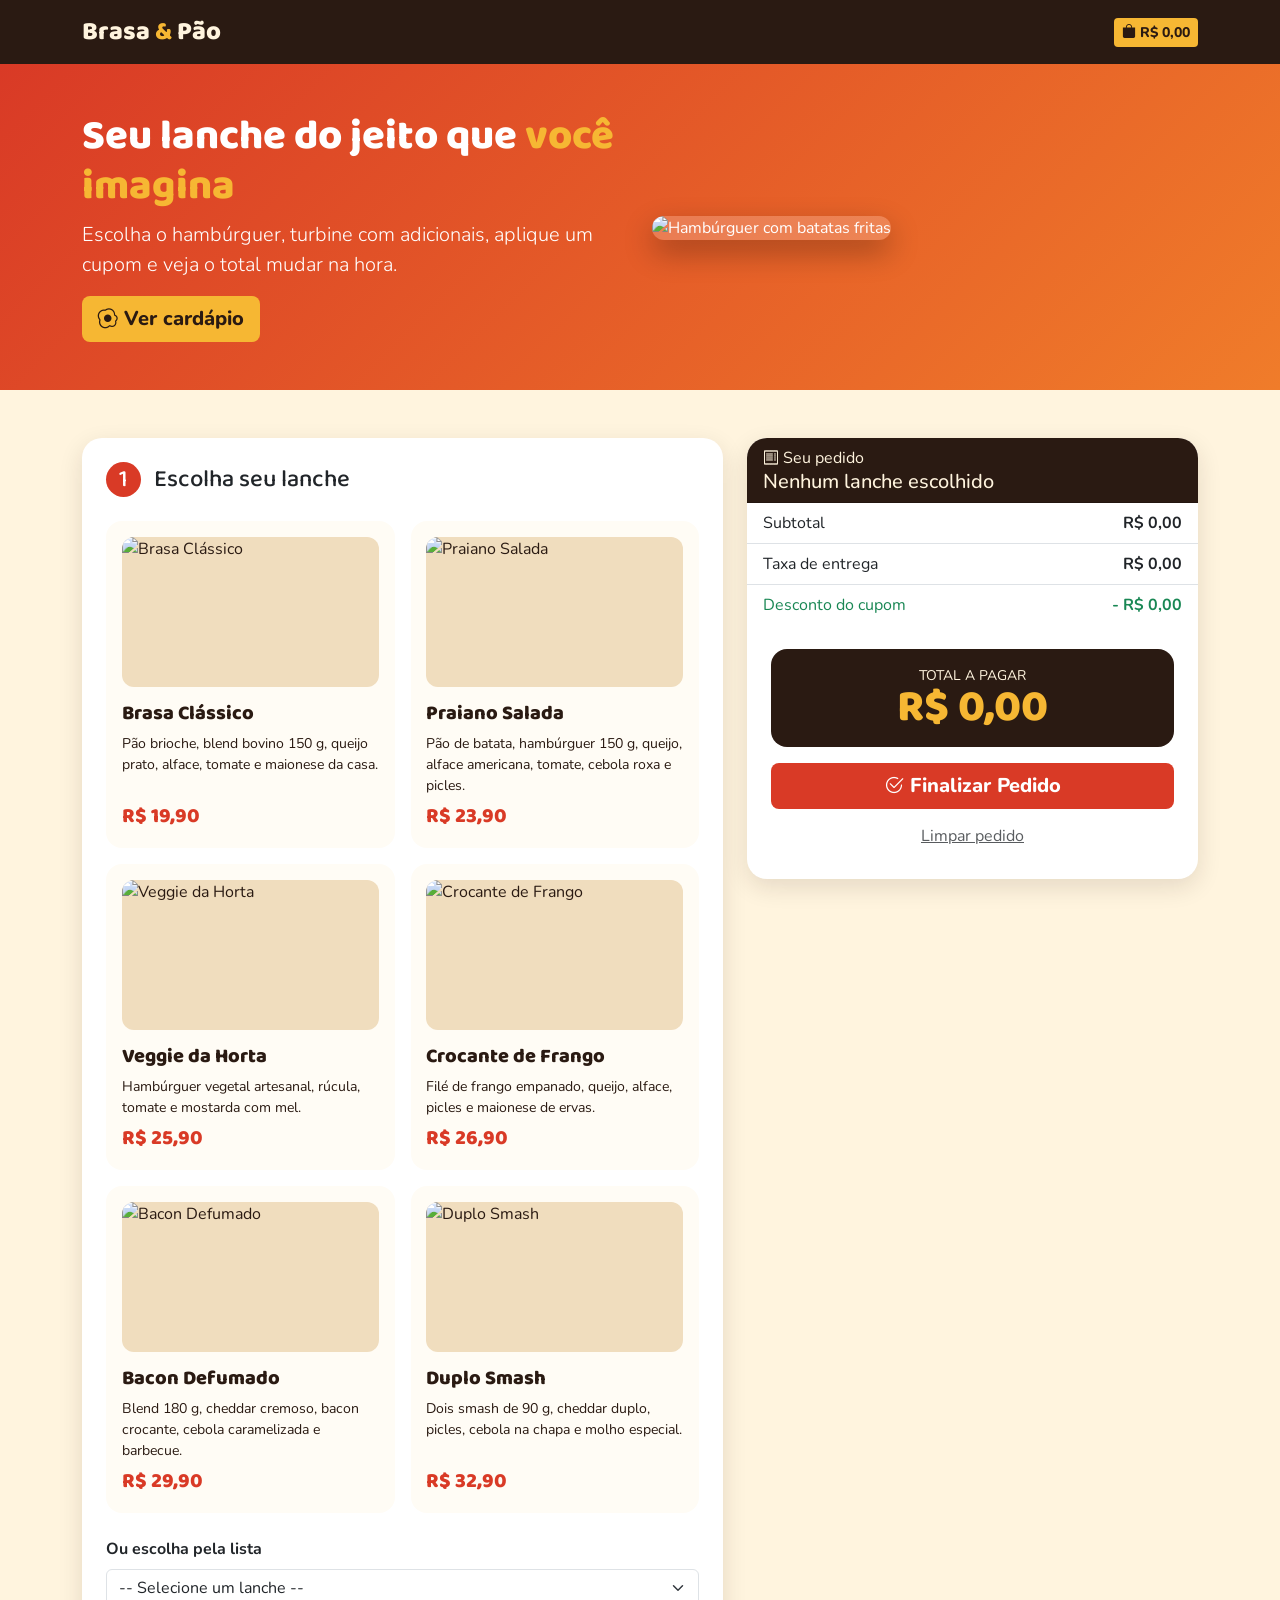
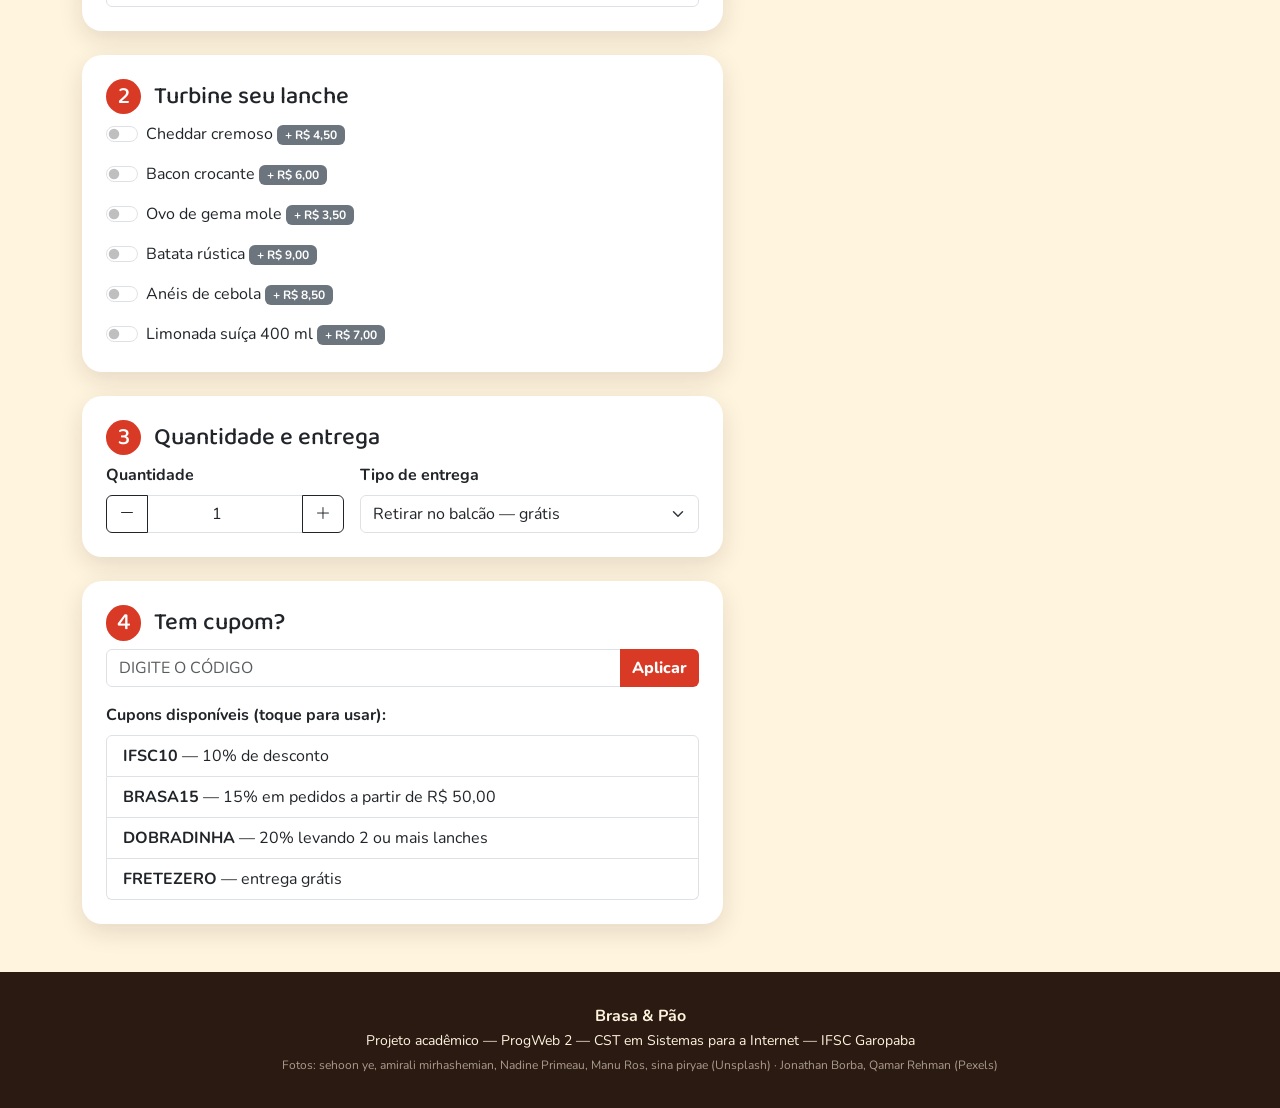
==== commit aec477af: "Calculadora de Pedidos" ====
--- a/roteiro-3/index.html
+++ b/roteiro-3/index.html
@@ -3,581 +3,268 @@
 <head>
   <meta charset="UTF-8">
   <meta name="viewport" content="width=device-width, initial-scale=1">
-  <title>Brasa &amp; Pão — Hamburgueria | Monte seu pedido</title>
-  <meta name="description" content="Monte seu hambúrguer, turbine com adicionais, aplique um cupom e veja o total em tempo real.">
-
-  <!-- Fontes -->
-  <link rel="preconnect" href="https://fonts.googleapis.com">
-  <link rel="preconnect" href="https://fonts.gstatic.com" crossorigin>
-  <link href="https://fonts.googleapis.com/css2?family=Baloo+2:wght@500;700;800&family=Nunito:wght@400;600;700;800&display=swap" rel="stylesheet">
-
+  <title>Brasa &amp; Pão — Monte seu pedido</title>
+
+  <!-- Fontes (Google Fonts) -->
+  <link href="https://fonts.googleapis.com/css2?family=Baloo+2:wght@600;800&family=Nunito:wght@400;700;800&display=swap" rel="stylesheet">
   <!-- Bootstrap 5 CSS -->
   <link href="https://cdn.jsdelivr.net/npm/bootstrap@5.3.3/dist/css/bootstrap.min.css" rel="stylesheet">
   <!-- Bootstrap Icons -->
   <link href="https://cdn.jsdelivr.net/npm/bootstrap-icons@1.11.3/font/bootstrap-icons.css" rel="stylesheet">
-  <!-- Estilos da lanchonete (paleta, cards, ilustrações) -->
-  <link href="style.css" rel="stylesheet">
+  <!-- Nosso CSS -->
+  <link href="style.css?v=3" rel="stylesheet">
 </head>
 <body>
 
-  <!-- =====================================================
-       SPRITE SVG: camadas reutilizáveis dos hambúrgueres.
-       Cada <symbol> é uma "fatia" (pão, alface, queijo...)
-       que o app.js empilha para montar cada lanche.
-       ===================================================== -->
-  <svg width="0" height="0" style="position:absolute" aria-hidden="true" focusable="false">
-    <defs>
-      <linearGradient id="g-pao" x1="0" y1="0" x2="0" y2="1">
-        <stop offset="0" stop-color="#F6B04A"/>
-        <stop offset="1" stop-color="#D9771C"/>
-      </linearGradient>
-      <linearGradient id="g-base" x1="0" y1="0" x2="0" y2="1">
-        <stop offset="0" stop-color="#E8912D"/>
-        <stop offset="1" stop-color="#C46A17"/>
-      </linearGradient>
-      <linearGradient id="g-patty" x1="0" y1="0" x2="0" y2="1">
-        <stop offset="0" stop-color="#7A4128"/>
-        <stop offset="1" stop-color="#4B2416"/>
-      </linearGradient>
-    </defs>
-
-    <!-- Pão de cima (com gergelim) -->
-    <symbol id="l-pao-topo" viewBox="0 0 200 62">
-      <path d="M6 58C6 18 50 2 100 2s94 16 94 56q0 4-6 4H12q-6 0-6-4z" fill="url(#g-pao)"/>
-      <path d="M26 30C40 14 66 8 90 7" fill="none" stroke="#FFD9A0" stroke-width="5" stroke-linecap="round" opacity=".55"/>
-      <g fill="#FFF1D6">
-        <ellipse cx="70" cy="24" rx="5" ry="2.6" transform="rotate(-20 70 24)"/>
-        <ellipse cx="102" cy="16" rx="5" ry="2.6" transform="rotate(8 102 16)"/>
-        <ellipse cx="134" cy="26" rx="5" ry="2.6" transform="rotate(24 134 26)"/>
-        <ellipse cx="86" cy="40" rx="5" ry="2.6" transform="rotate(12 86 40)"/>
-        <ellipse cx="120" cy="42" rx="5" ry="2.6" transform="rotate(-14 120 42)"/>
-        <ellipse cx="52" cy="42" rx="5" ry="2.6" transform="rotate(-30 52 42)"/>
-        <ellipse cx="152" cy="44" rx="5" ry="2.6" transform="rotate(30 152 44)"/>
-      </g>
-    </symbol>
-
-    <!-- Pão de baixo -->
-    <symbol id="l-pao-base" viewBox="0 0 200 26">
-      <path d="M6 2h188v12q0 12-14 12H20Q6 26 6 14z" fill="url(#g-base)"/>
-    </symbol>
-
-    <!-- Hambúrguer de carne -->
-    <symbol id="l-patty" viewBox="0 0 200 34">
-      <rect x="2" y="2" width="196" height="30" rx="15" fill="url(#g-patty)"/>
-      <g fill="#8E5236" opacity=".8">
-        <circle cx="34" cy="14" r="3"/><circle cx="70" cy="21" r="2.6"/>
-        <circle cx="108" cy="13" r="3"/><circle cx="146" cy="21" r="2.6"/>
-        <circle cx="172" cy="13" r="2.4"/>
-      </g>
-    </symbol>
-
-    <!-- Queijo derretido -->
-    <symbol id="l-queijo" viewBox="0 0 200 26">
-      <path d="M4 2h192v8h-48l-10 16-12-16H62L50 22 38 10H4z" fill="currentColor" style="color:#F7B21F"/>
-    </symbol>
-
-    <!-- Alface crespa (cor via currentColor) -->
-    <symbol id="l-alface" viewBox="0 0 200 26">
-      <path d="M0 12Q10 0 20 11T40 11T60 11T80 11T100 11T120 11T140 11T160 11T180 11T200 11V17Q190 28 180 17T160 17T140 17T120 17T100 17T80 17T60 17T40 17T20 17T0 17Z" fill="currentColor" style="color:#5DB83F"/>
-    </symbol>
-
-    <!-- Tomate -->
-    <symbol id="l-tomate" viewBox="0 0 200 20">
-      <rect x="8" y="1" width="184" height="18" rx="9" fill="#E23B2E"/>
-      <g fill="#FF9C86" opacity=".85">
-        <ellipse cx="34" cy="10" rx="6" ry="2.6"/><ellipse cx="72" cy="10" rx="6" ry="2.6"/>
-        <ellipse cx="110" cy="10" rx="6" ry="2.6"/><ellipse cx="148" cy="10" rx="6" ry="2.6"/>
-        <ellipse cx="176" cy="10" rx="4" ry="2.2"/>
-      </g>
-    </symbol>
-
-    <!-- Bacon crocante -->
-    <symbol id="l-bacon" viewBox="0 0 200 22">
-      <path d="M0 8Q12-2 25 8T50 8T75 8T100 8T125 8T150 8T175 8T200 8V15Q188 25 175 15T150 15T125 15T100 15T75 15T50 15T25 15T0 15Z" fill="#C0392B"/>
-      <path d="M0 11Q12 3 25 11T50 11T75 11T100 11T125 11T150 11T175 11T200 11" fill="none" stroke="#F4A697" stroke-width="3"/>
-    </symbol>
-
-    <!-- Cebola (cor via currentColor: roxa ou caramelizada) -->
-    <symbol id="l-cebola" viewBox="0 0 200 16">
-      <rect x="6" y="1" width="188" height="14" rx="7" fill="currentColor" style="color:#B5651D"/>
-      <path d="M22 8h40M84 8h36M142 8h34" stroke="#FFFFFF" stroke-opacity=".35" stroke-width="3" stroke-linecap="round"/>
-    </symbol>
-
-    <!-- Picles -->
-    <symbol id="l-picles" viewBox="0 0 200 14">
-      <g fill="#7BA33A">
-        <ellipse cx="26" cy="7" rx="16" ry="6"/><ellipse cx="64" cy="7" rx="16" ry="6"/>
-        <ellipse cx="102" cy="7" rx="16" ry="6"/><ellipse cx="140" cy="7" rx="16" ry="6"/>
-        <ellipse cx="176" cy="7" rx="16" ry="6"/>
-      </g>
-      <g fill="#B4D26A">
-        <ellipse cx="26" cy="7" rx="8" ry="2.6"/><ellipse cx="64" cy="7" rx="8" ry="2.6"/>
-        <ellipse cx="102" cy="7" rx="8" ry="2.6"/><ellipse cx="140" cy="7" rx="8" ry="2.6"/>
-        <ellipse cx="176" cy="7" rx="8" ry="2.6"/>
-      </g>
-    </symbol>
-
-    <!-- Frango empanado -->
-    <symbol id="l-frango" viewBox="0 0 200 38">
-      <path d="M8 22C8 8 26 2 50 4c18 2 30-2 54 0 26 2 46-2 64 2 16 4 24 10 24 20 0 10-12 12-24 12-28 2-56 0-84 0-28 0-50 2-64-2C10 34 8 30 8 22z" fill="#DA9B2C"/>
-      <g fill="#B87316">
-        <circle cx="32" cy="16" r="3"/><circle cx="60" cy="26" r="3.4"/><circle cx="92" cy="14" r="3"/>
-        <circle cx="122" cy="26" r="3.4"/><circle cx="154" cy="14" r="3"/><circle cx="176" cy="26" r="2.8"/>
-      </g>
-      <g fill="#F6CE73">
-        <circle cx="44" cy="10" r="2"/><circle cx="106" cy="30" r="2"/><circle cx="140" cy="8" r="2"/><circle cx="20" cy="26" r="2"/>
-      </g>
-    </symbol>
-
-    <!-- Hambúrguer vegetal -->
-    <symbol id="l-veggie" viewBox="0 0 200 34">
-      <rect x="2" y="2" width="196" height="30" rx="15" fill="#7A5B2E"/>
-      <g fill="#C9A86A">
-        <circle cx="30" cy="12" r="3.4"/><circle cx="66" cy="22" r="3"/><circle cx="104" cy="12" r="3.4"/>
-        <circle cx="140" cy="22" r="3"/><circle cx="170" cy="12" r="3"/>
-      </g>
-      <g fill="#7FB35A">
-        <circle cx="48" cy="20" r="2.4"/><circle cx="86" cy="12" r="2.2"/><circle cx="122" cy="20" r="2.4"/><circle cx="158" cy="22" r="2.2"/>
-      </g>
-      <g fill="#A63B5A" opacity=".85">
-        <circle cx="16" cy="20" r="2.6"/><circle cx="76" cy="26" r="2.4"/><circle cx="182" cy="20" r="2.4"/>
-      </g>
-    </symbol>
-  </svg>
-
-  <!-- ===================== NAVEGAÇÃO ===================== -->
-  <nav class="brasa-nav sticky-top">
-    <div class="container d-flex align-items-center justify-content-between py-2">
-      <a class="marca d-flex align-items-center gap-2 text-decoration-none" href="#topo">
-        <svg class="burger logo-mini" data-layers="pao-topo,patty,pao-base" role="img" aria-label="Logo Brasa e Pão"></svg>
-        <span class="marca-nome">Brasa <span>&amp;</span> Pão</span>
+  <!-- ================= Barra de navegação ================= -->
+  <nav class="navbar barra sticky-top">
+    <div class="container">
+      <a class="navbar-brand marca" href="#topo">Brasa <span>&amp;</span> Pão</a>
+      <a href="#resumo" class="btn btn-mostarda btn-sm">
+        <i class="bi bi-bag-fill"></i> <span id="total-mini">R$ 0,00</span>
       </a>
-      <a href="#resumo" class="pill-total text-decoration-none" aria-label="Ir para o resumo do pedido">
-        <i class="bi bi-bag-heart-fill"></i>
-        <span id="total-mini">R$ 0,00</span>
-      </a>
     </div>
   </nav>
 
-  <!-- ===================== HERO ===================== -->
+  <!-- ================= Topo (hero) ================= -->
   <header class="hero" id="topo">
     <div class="container">
       <div class="row align-items-center g-4">
-
-        <div class="col-12 col-lg-6 hero-texto">
-          <span class="hero-selo"><i class="bi bi-fire"></i> Chapa quente, sabor de casa</span>
-          <h1>Seu lanche do<br>jeito que <span class="destaque">você imagina.</span></h1>
-          <p class="lead">Escolha o hambúrguer, turbine com adicionais, aplique um cupom e acompanhe o valor mudando na hora. Sem surpresa na hora de pagar.</p>
-          <div class="d-flex flex-wrap gap-2 mt-4">
-            <a href="#cardapio" class="btn btn-mostarda btn-lg"><i class="bi bi-egg-fried"></i> Ver cardápio</a>
-            <a href="#cupons" class="btn btn-contorno btn-lg"><i class="bi bi-ticket-perforated"></i> Cupons do dia</a>
-          </div>
-          <ul class="hero-beneficios list-unstyled d-flex flex-wrap gap-3 mt-4 mb-0">
-            <li><i class="bi bi-lightning-charge-fill"></i> Entrega em até 40 min</li>
-            <li><i class="bi bi-patch-check-fill"></i> Carne na hora</li>
-            <li><i class="bi bi-piggy-bank-fill"></i> 6 cupons ativos</li>
-          </ul>
-        </div>
-
-        <div class="col-12 col-lg-6">
-          <div class="hero-arte">
-            <div class="hero-prato"></div>
-            <svg class="burger hero-burger" data-layers="pao-topo,alface,tomate,queijo,bacon,patty,queijo,patty,pao-base" role="img" aria-label="Ilustração de um hambúrguer duplo com bacon"></svg>
-
-            <!-- Batatas fritas -->
-            <svg class="deco deco-fritas" viewBox="0 0 90 110" role="img" aria-label="Porção de batatas fritas">
-              <g fill="#F7C948" stroke="#D9A21B" stroke-width="1.5" stroke-linejoin="round">
-                <rect x="14" y="6" width="11" height="60" rx="3" transform="rotate(-10 14 6)"/>
-                <rect x="30" y="0" width="11" height="64" rx="3" transform="rotate(-3 30 0)"/>
-                <rect x="47" y="2" width="11" height="62" rx="3" transform="rotate(5 47 2)"/>
-                <rect x="62" y="8" width="11" height="58" rx="3" transform="rotate(12 62 8)"/>
-              </g>
-              <path d="M8 52h74l-8 56H16z" fill="#D93A26"/>
-              <path d="M8 52h74l-1.5 10H9.5z" fill="#B02A18"/>
-              <text x="45" y="90" text-anchor="middle" font-family="Baloo 2, sans-serif" font-weight="800" font-size="15" fill="#FFF4DE">B&amp;P</text>
-            </svg>
-
-            <!-- Copo com canudo -->
-            <svg class="deco deco-copo" viewBox="0 0 70 120" role="img" aria-label="Copo de refrigerante">
-              <path d="M40 4l6-2 8 34" fill="none" stroke="#FFF4DE" stroke-width="5" stroke-linecap="round"/>
-              <path d="M10 30h50l-6 84q-1 6-7 6H23q-6 0-7-6z" fill="#FFF4DE"/>
-              <path d="M12 60h46l-2 26H14z" fill="#D93A26"/>
-              <path d="M8 26h54v8H8z" fill="#F6B733"/>
-              <circle cx="35" cy="73" r="8" fill="#FFF4DE"/>
-              <path d="M35 68v10M30 73h10" stroke="#D93A26" stroke-width="2.5" stroke-linecap="round"/>
-            </svg>
-
-            <!-- Estrelinhas -->
-            <svg class="deco deco-estrela e1" viewBox="0 0 24 24"><path d="M12 0l3 9 9 3-9 3-3 9-3-9-9-3 9-3z" fill="#F6B733"/></svg>
-            <svg class="deco deco-estrela e2" viewBox="0 0 24 24"><path d="M12 0l3 9 9 3-9 3-3 9-3-9-9-3 9-3z" fill="#FFF4DE"/></svg>
-            <svg class="deco deco-estrela e3" viewBox="0 0 24 24"><path d="M12 0l3 9 9 3-9 3-3 9-3-9-9-3 9-3z" fill="#F6B733"/></svg>
-
-            <div class="selo-redondo" aria-hidden="true">
-              <span>Feito<br>na chapa</span>
-            </div>
-          </div>
-        </div>
-
+        <div class="col-12 col-md-6">
+          <h1>Seu lanche do jeito que <span class="destaque">você imagina</span></h1>
+          <p class="lead">Escolha o hambúrguer, turbine com adicionais, aplique um cupom e veja o total mudar na hora.</p>
+          <a href="#cardapio" class="btn btn-mostarda btn-lg"><i class="bi bi-egg-fried"></i> Ver cardápio</a>
+        </div>
+        <div class="col-12 col-md-6">
+          <img src="https://images.unsplash.com/photo-1677602129957-1f9bdc7904fa?auto=format&fit=crop&w=1200&q=75" class="hero-foto" alt="Hambúrguer com batatas fritas">
+        </div>
       </div>
     </div>
-
-    <!-- Onda de transição -->
-    <svg class="hero-onda" viewBox="0 0 1440 90" preserveAspectRatio="none" aria-hidden="true">
-      <path d="M0 40C120 80 240 90 360 70S600 0 760 10s280 70 420 70 200-30 260-50V90H0z" fill="#FFF4DE"/>
-    </svg>
   </header>
 
-  <!-- ===================== CONTEÚDO PRINCIPAL ===================== -->
-  <main class="container pb-5">
+  <main class="container my-5">
     <div class="row g-4">
 
-      <!-- ============ Coluna esquerda: montagem do pedido ============ -->
+      <!-- ============ Coluna da esquerda: montagem do pedido ============ -->
       <div class="col-12 col-lg-7">
 
-        <!-- PASSO 1: cardápio -->
-        <section class="card painel mb-4" id="cardapio">
-          <div class="card-body">
-            <div class="passo-titulo">
-              <span class="passo-num">1</span>
-              <div>
-                <h2 class="h4 mb-0">Escolha seu lanche</h2>
-                <small class="text-muted">Toque em um card ou use a lista abaixo.</small>
-              </div>
-            </div>
-
-            <div class="row row-cols-1 row-cols-sm-2 g-3 mt-2">
-
-              <div class="col">
-                <button type="button" class="menu-card" data-preco="19.90" aria-pressed="false"
-                        data-layers="pao-topo,alface,tomate,queijo,patty,pao-base" data-nome="Brasa Clássico" style="--tint:#FFE3C2">
-                  <span class="menu-tag tag-quente">Mais pedido</span>
-                  <span class="menu-thumb"><svg class="burger" data-layers="pao-topo,alface,tomate,queijo,patty,pao-base" aria-hidden="true"></svg></span>
+        <!-- Passo 1: cardápio -->
+        <div class="card painel mb-4" id="cardapio">
+          <div class="card-body">
+            <h2 class="h4"><span class="passo">1</span> Escolha seu lanche</h2>
+
+            <div class="row row-cols-1 row-cols-sm-2 g-3 mt-1">
+
+              <div class="col">
+                <button type="button" class="menu-card" data-preco="19.90">
+                  <img src="https://images.unsplash.com/photo-1568901346375-23c9450c58cd?auto=format&fit=crop&w=800&q=75" class="menu-foto" loading="lazy" alt="Brasa Clássico">
                   <span class="menu-nome">Brasa Clássico</span>
-                  <span class="menu-ingredientes">Pão brioche, blend bovino 150 g, queijo prato, alface crespa, tomate e maionese da casa.</span>
+                  <span class="menu-ingredientes">Pão brioche, blend bovino 150 g, queijo prato, alface, tomate e maionese da casa.</span>
                   <span class="menu-preco">R$ 19,90</span>
                 </button>
               </div>
 
               <div class="col">
-                <button type="button" class="menu-card" data-preco="23.90" aria-pressed="false"
-                        data-layers="pao-topo,alface:#6FCB4B,tomate,cebola:#9B3D8F,picles,queijo,patty,pao-base" data-nome="Praiano Salada" style="--tint:#DDF1CF">
-                  <span class="menu-tag tag-verde">Fresquinho</span>
-                  <span class="menu-thumb"><svg class="burger" data-layers="pao-topo,alface:#6FCB4B,tomate,cebola:#9B3D8F,picles,queijo,patty,pao-base" aria-hidden="true"></svg></span>
+                <button type="button" class="menu-card" data-preco="23.90">
+                  <img src="https://images.pexels.com/photos/19247575/pexels-photo-19247575.jpeg?auto=compress&cs=tinysrgb&w=800" class="menu-foto" loading="lazy" alt="Praiano Salada">
                   <span class="menu-nome">Praiano Salada</span>
-                  <span class="menu-ingredientes">Pão de batata, hambúrguer 150 g, queijo prato, alface americana, tomate, cebola roxa, picles e molho verde.</span>
+                  <span class="menu-ingredientes">Pão de batata, hambúrguer 150 g, queijo, alface americana, tomate, cebola roxa e picles.</span>
                   <span class="menu-preco">R$ 23,90</span>
                 </button>
               </div>
 
               <div class="col">
-                <button type="button" class="menu-card" data-preco="26.90" aria-pressed="false"
-                        data-layers="pao-topo,alface,picles,queijo,frango,pao-base" data-nome="Crocante de Frango" style="--tint:#FFEAB0">
-                  <span class="menu-tag tag-mostarda">Crocante</span>
-                  <span class="menu-thumb"><svg class="burger" data-layers="pao-topo,alface,picles,queijo,frango,pao-base" aria-hidden="true"></svg></span>
+                <button type="button" class="menu-card" data-preco="25.90">
+                  <img src="https://images.unsplash.com/photo-1569691802417-e5e1ec314e81?auto=format&fit=crop&w=800&q=75" class="menu-foto" loading="lazy" alt="Veggie da Horta">
+                  <span class="menu-nome">Veggie da Horta</span>
+                  <span class="menu-ingredientes">Hambúrguer vegetal artesanal, rúcula, tomate e mostarda com mel.</span>
+                  <span class="menu-preco">R$ 25,90</span>
+                </button>
+              </div>
+
+              <div class="col">
+                <button type="button" class="menu-card" data-preco="26.90">
+                  <img src="https://images.pexels.com/photos/11354334/pexels-photo-11354334.jpeg?auto=compress&cs=tinysrgb&w=800" class="menu-foto" loading="lazy" alt="Crocante de Frango">
                   <span class="menu-nome">Crocante de Frango</span>
-                  <span class="menu-ingredientes">Filé de frango empanado, queijo, alface, picles e maionese de ervas no pão brioche.</span>
+                  <span class="menu-ingredientes">Filé de frango empanado, queijo, alface, picles e maionese de ervas.</span>
                   <span class="menu-preco">R$ 26,90</span>
                 </button>
               </div>
 
               <div class="col">
-                <button type="button" class="menu-card" data-preco="25.90" aria-pressed="false"
-                        data-layers="pao-topo,alface:#2F8F3A,tomate,veggie,cebola,pao-base" data-nome="Veggie da Horta" style="--tint:#E4F3D8">
-                  <span class="menu-tag tag-verde">Vegetariano</span>
-                  <span class="menu-thumb"><svg class="burger" data-layers="pao-topo,alface:#2F8F3A,tomate,veggie,cebola,pao-base" aria-hidden="true"></svg></span>
-                  <span class="menu-nome">Veggie da Horta</span>
-                  <span class="menu-ingredientes">Hambúrguer de grão-de-bico e beterraba, rúcula, tomate, cebola caramelizada e mostarda com mel.</span>
-                  <span class="menu-preco">R$ 25,90</span>
-                </button>
-              </div>
-
-              <div class="col">
-                <button type="button" class="menu-card" data-preco="29.90" aria-pressed="false"
-                        data-layers="pao-topo,bacon,queijo,patty,cebola,pao-base" data-nome="Bacon Defumado" style="--tint:#FFD9CF">
-                  <span class="menu-tag tag-quente">Favorito da casa</span>
-                  <span class="menu-thumb"><svg class="burger" data-layers="pao-topo,bacon,queijo,patty,cebola,pao-base" aria-hidden="true"></svg></span>
+                <button type="button" class="menu-card" data-preco="29.90">
+                  <img src="https://images.unsplash.com/photo-1639020715395-487e2d63b927?auto=format&fit=crop&w=800&q=75" class="menu-foto" loading="lazy" alt="Bacon Defumado">
                   <span class="menu-nome">Bacon Defumado</span>
-                  <span class="menu-ingredientes">Blend 180 g, cheddar cremoso, bacon crocante, cebola caramelizada e barbecue defumado.</span>
+                  <span class="menu-ingredientes">Blend 180 g, cheddar cremoso, bacon crocante, cebola caramelizada e barbecue.</span>
                   <span class="menu-preco">R$ 29,90</span>
                 </button>
               </div>
 
               <div class="col">
-                <button type="button" class="menu-card" data-preco="32.90" aria-pressed="false"
-                        data-layers="pao-topo,picles,queijo,patty,queijo,patty,cebola,pao-base" data-nome="Duplo Smash" style="--tint:#FFE0B8">
-                  <span class="menu-tag tag-novo">Novo</span>
-                  <span class="menu-thumb"><svg class="burger" data-layers="pao-topo,picles,queijo,patty,queijo,patty,cebola,pao-base" aria-hidden="true"></svg></span>
+                <button type="button" class="menu-card" data-preco="32.90">
+                  <img src="https://images.unsplash.com/photo-1572448862527-d3c904757de6?auto=format&fit=crop&w=800&q=75" class="menu-foto" loading="lazy" alt="Duplo Smash">
                   <span class="menu-nome">Duplo Smash</span>
-                  <span class="menu-ingredientes">Dois smash de 90 g, cheddar duplo, picles, cebola na chapa e molho especial da casa.</span>
+                  <span class="menu-ingredientes">Dois smash de 90 g, cheddar duplo, picles, cebola na chapa e molho especial.</span>
                   <span class="menu-preco">R$ 32,90</span>
                 </button>
               </div>
 
             </div>
 
-            <!-- Passo 2 do roteiro: select com o preço no value de cada option -->
-            <div class="mt-4">
-              <label for="select-lanche" class="form-label fw-bold">Ou escolha pela lista</label>
-              <select class="form-select form-select-lg" id="select-lanche">
-                <option value="0">-- Selecione um lanche --</option>
-                <option value="19.90">Brasa Clássico — R$ 19,90</option>
-                <option value="23.90">Praiano Salada — R$ 23,90</option>
-                <option value="26.90">Crocante de Frango — R$ 26,90</option>
-                <option value="25.90">Veggie da Horta — R$ 25,90</option>
-                <option value="29.90">Bacon Defumado — R$ 29,90</option>
-                <option value="32.90">Duplo Smash — R$ 32,90</option>
-              </select>
-            </div>
-          </div>
-        </section>
-
-        <!-- PASSO 2: adicionais -->
-        <section class="card painel mb-4">
-          <div class="card-body">
-            <div class="passo-titulo">
-              <span class="passo-num">2</span>
-              <div>
-                <h2 class="h4 mb-0">Turbine seu lanche</h2>
-                <small class="text-muted">Cada adicional vale para todas as unidades.</small>
-              </div>
-            </div>
-
-            <div class="d-grid gap-2 mt-3">
-
-              <label class="adicional" for="add-cheddar">
-                <span class="adicional-icone"><i class="bi bi-stars"></i></span>
-                <span class="adicional-texto"><strong>Cheddar cremoso</strong><small>Uma camada extra derretendo</small></span>
-                <span class="badge preco-badge">+ R$ 4,50</span>
-                <span class="form-check form-switch">
-                  <input class="form-check-input check-adicional" type="checkbox" role="switch" id="add-cheddar" value="4.50" data-nome="Cheddar cremoso">
-                </span>
-              </label>
-
-              <label class="adicional" for="add-bacon">
-                <span class="adicional-icone"><i class="bi bi-fire"></i></span>
-                <span class="adicional-texto"><strong>Bacon crocante</strong><small>Fatias defumadas na chapa</small></span>
-                <span class="badge preco-badge">+ R$ 6,00</span>
-                <span class="form-check form-switch">
-                  <input class="form-check-input check-adicional" type="checkbox" role="switch" id="add-bacon" value="6.00" data-nome="Bacon crocante">
-                </span>
-              </label>
-
-              <label class="adicional" for="add-ovo">
-                <span class="adicional-icone"><i class="bi bi-sun-fill"></i></span>
-                <span class="adicional-texto"><strong>Ovo de gema mole</strong><small>Frito na hora</small></span>
-                <span class="badge preco-badge">+ R$ 3,50</span>
-                <span class="form-check form-switch">
-                  <input class="form-check-input check-adicional" type="checkbox" role="switch" id="add-ovo" value="3.50" data-nome="Ovo de gema mole">
-                </span>
-              </label>
-
-              <label class="adicional" for="add-batata">
-                <span class="adicional-icone"><i class="bi bi-box2-heart-fill"></i></span>
-                <span class="adicional-texto"><strong>Batata rústica</strong><small>Porção individual com alecrim</small></span>
-                <span class="badge preco-badge">+ R$ 9,00</span>
-                <span class="form-check form-switch">
-                  <input class="form-check-input check-adicional" type="checkbox" role="switch" id="add-batata" value="9.00" data-nome="Batata rústica">
-                </span>
-              </label>
-
-              <label class="adicional" for="add-onion">
-                <span class="adicional-icone"><i class="bi bi-record-circle-fill"></i></span>
-                <span class="adicional-texto"><strong>Anéis de cebola</strong><small>Empanados e bem sequinhos</small></span>
-                <span class="badge preco-badge">+ R$ 8,50</span>
-                <span class="form-check form-switch">
-                  <input class="form-check-input check-adicional" type="checkbox" role="switch" id="add-onion" value="8.50" data-nome="Anéis de cebola">
-                </span>
-              </label>
-
-              <label class="adicional" for="add-limonada">
-                <span class="adicional-icone"><i class="bi bi-cup-straw"></i></span>
-                <span class="adicional-texto"><strong>Limonada suíça 400 ml</strong><small>Gelada, com limão espremido</small></span>
-                <span class="badge preco-badge">+ R$ 7,00</span>
-                <span class="form-check form-switch">
-                  <input class="form-check-input check-adicional" type="checkbox" role="switch" id="add-limonada" value="7.00" data-nome="Limonada suíça 400 ml">
-                </span>
-              </label>
-
-            </div>
-          </div>
-        </section>
-
-        <!-- PASSO 3: quantidade e entrega -->
-        <section class="card painel mb-4">
-          <div class="card-body">
-            <div class="passo-titulo">
-              <span class="passo-num">3</span>
-              <div>
-                <h2 class="h4 mb-0">Quantidade e entrega</h2>
-                <small class="text-muted">Quantos lanches e como você quer receber.</small>
-              </div>
-            </div>
-
-            <div class="row g-3 mt-1">
+            <!-- Passo 2 do roteiro: o preço fica no value de cada option -->
+            <label for="select-lanche" class="form-label fw-bold mt-4">Ou escolha pela lista</label>
+            <select class="form-select" id="select-lanche">
+              <option value="0">-- Selecione um lanche --</option>
+              <option value="19.90">Brasa Clássico — R$ 19,90</option>
+              <option value="23.90">Praiano Salada — R$ 23,90</option>
+              <option value="25.90">Veggie da Horta — R$ 25,90</option>
+              <option value="26.90">Crocante de Frango — R$ 26,90</option>
+              <option value="29.90">Bacon Defumado — R$ 29,90</option>
+              <option value="32.90">Duplo Smash — R$ 32,90</option>
+            </select>
+          </div>
+        </div>
+
+        <!-- Passo 2: adicionais -->
+        <div class="card painel mb-4">
+          <div class="card-body">
+            <h2 class="h4"><span class="passo">2</span> Turbine seu lanche</h2>
+
+            <div class="form-check form-switch mb-3">
+              <input class="form-check-input check-adicional" type="checkbox" id="add-cheddar" value="4.50">
+              <label class="form-check-label" for="add-cheddar">Cheddar cremoso <span class="badge text-bg-secondary">+ R$ 4,50</span></label>
+            </div>
+            <div class="form-check form-switch mb-3">
+              <input class="form-check-input check-adicional" type="checkbox" id="add-bacon" value="6.00">
+              <label class="form-check-label" for="add-bacon">Bacon crocante <span class="badge text-bg-secondary">+ R$ 6,00</span></label>
+            </div>
+            <div class="form-check form-switch mb-3">
+              <input class="form-check-input check-adicional" type="checkbox" id="add-ovo" value="3.50">
+              <label class="form-check-label" for="add-ovo">Ovo de gema mole <span class="badge text-bg-secondary">+ R$ 3,50</span></label>
+            </div>
+            <div class="form-check form-switch mb-3">
+              <input class="form-check-input check-adicional" type="checkbox" id="add-batata" value="9.00">
+              <label class="form-check-label" for="add-batata">Batata rústica <span class="badge text-bg-secondary">+ R$ 9,00</span></label>
+            </div>
+            <div class="form-check form-switch mb-3">
+              <input class="form-check-input check-adicional" type="checkbox" id="add-onion" value="8.50">
+              <label class="form-check-label" for="add-onion">Anéis de cebola <span class="badge text-bg-secondary">+ R$ 8,50</span></label>
+            </div>
+            <div class="form-check form-switch">
+              <input class="form-check-input check-adicional" type="checkbox" id="add-limonada" value="7.00">
+              <label class="form-check-label" for="add-limonada">Limonada suíça 400 ml <span class="badge text-bg-secondary">+ R$ 7,00</span></label>
+            </div>
+          </div>
+        </div>
+
+        <!-- Passo 3: quantidade e entrega -->
+        <div class="card painel mb-4">
+          <div class="card-body">
+            <h2 class="h4"><span class="passo">3</span> Quantidade e entrega</h2>
+
+            <div class="row g-3">
               <div class="col-12 col-sm-5">
                 <label for="input-qtd" class="form-label fw-bold">Quantidade</label>
-                <div class="input-group input-group-lg">
-                  <button type="button" class="btn btn-contorno-escuro" id="btn-menos" aria-label="Diminuir quantidade">
-                    <i class="bi bi-dash-lg"></i>
-                  </button>
-                  <input type="number" class="form-control text-center fw-bold" id="input-qtd" value="1" min="1" max="20">
-                  <button type="button" class="btn btn-contorno-escuro" id="btn-mais" aria-label="Aumentar quantidade">
-                    <i class="bi bi-plus-lg"></i>
-                  </button>
+                <div class="input-group">
+                  <button type="button" class="btn btn-outline-dark" id="btn-menos"><i class="bi bi-dash-lg"></i></button>
+                  <input type="number" class="form-control text-center" id="input-qtd" value="1" min="1">
+                  <button type="button" class="btn btn-outline-dark" id="btn-mais"><i class="bi bi-plus-lg"></i></button>
                 </div>
               </div>
-
               <div class="col-12 col-sm-7">
                 <label for="select-entrega" class="form-label fw-bold">Tipo de entrega</label>
-                <select class="form-select form-select-lg" id="select-entrega">
+                <select class="form-select" id="select-entrega">
                   <option value="0">Retirar no balcão — grátis</option>
                   <option value="6.00">Entrega padrão — R$ 6,00</option>
-                  <option value="10.00">Entrega expressa (25 min) — R$ 10,00</option>
+                  <option value="10.00">Entrega expressa — R$ 10,00</option>
                 </select>
               </div>
             </div>
           </div>
-        </section>
-
-        <!-- PASSO 4: cupom -->
-        <section class="card painel" id="cupons">
-          <div class="card-body">
-            <div class="passo-titulo">
-              <span class="passo-num">4</span>
-              <div>
-                <h2 class="h4 mb-0">Tem cupom?</h2>
-                <small class="text-muted">Digite o código ou toque em um cupom abaixo.</small>
-              </div>
-            </div>
-
-            <div class="input-group input-group-lg mt-3">
-              <span class="input-group-text"><i class="bi bi-ticket-perforated"></i></span>
-              <input type="text" class="form-control text-uppercase" id="input-cupom"
-                     placeholder="Código" autocomplete="off" maxlength="20">
-              <button type="button" class="btn btn-brasa" id="btn-cupom">Aplicar</button>
-            </div>
-            <div id="msg-cupom" class="form-text mt-2" role="status"></div>
-
-            <div class="row row-cols-1 row-cols-sm-2 g-3 mt-2">
-              <div class="col">
-                <button type="button" class="cupom-ticket" data-codigo="IFSC10">
-                  <span class="cupom-valor">10% OFF</span>
-                  <span class="cupom-info"><strong>IFSC10</strong><small>Em qualquer pedido</small></span>
-                </button>
-              </div>
-              <div class="col">
-                <button type="button" class="cupom-ticket" data-codigo="BRASA15">
-                  <span class="cupom-valor">15% OFF</span>
-                  <span class="cupom-info"><strong>BRASA15</strong><small>Pedidos a partir de R$ 50,00</small></span>
-                </button>
-              </div>
-              <div class="col">
-                <button type="button" class="cupom-ticket" data-codigo="COMBO5">
-                  <span class="cupom-valor">− R$ 5</span>
-                  <span class="cupom-info"><strong>COMBO5</strong><small>Pedidos a partir de R$ 30,00</small></span>
-                </button>
-              </div>
-              <div class="col">
-                <button type="button" class="cupom-ticket" data-codigo="DOBRADINHA">
-                  <span class="cupom-valor">20% OFF</span>
-                  <span class="cupom-info"><strong>DOBRADINHA</strong><small>Leve 2 ou mais lanches</small></span>
-                </button>
-              </div>
-              <div class="col">
-                <button type="button" class="cupom-ticket" data-codigo="FRETEZERO">
-                  <span class="cupom-valor">FRETE 0</span>
-                  <span class="cupom-info"><strong>FRETEZERO</strong><small>Entrega grátis</small></span>
-                </button>
-              </div>
-              <div class="col">
-                <button type="button" class="cupom-ticket" data-codigo="MEGABRASA">
-                  <span class="cupom-valor">25% OFF</span>
-                  <span class="cupom-info"><strong>MEGABRASA</strong><small>Pedidos a partir de R$ 100,00</small></span>
-                </button>
-              </div>
-            </div>
-            <p class="small text-muted mt-3 mb-0"><i class="bi bi-info-circle"></i> Só um cupom por pedido. Os descontos percentuais valem sobre o subtotal.</p>
-          </div>
-        </section>
+        </div>
+
+        <!-- Passo 4: cupom -->
+        <div class="card painel">
+          <div class="card-body">
+            <h2 class="h4"><span class="passo">4</span> Tem cupom?</h2>
+
+            <div class="input-group">
+              <input type="text" class="form-control text-uppercase" id="input-cupom" placeholder="Digite o código">
+              <button type="button" class="btn btn-ketchup" id="btn-cupom">Aplicar</button>
+            </div>
+            <div id="msg-cupom" class="form-text"></div>
+
+            <p class="fw-bold mt-3 mb-2">Cupons disponíveis (toque para usar):</p>
+            <div class="list-group">
+              <button type="button" class="list-group-item list-group-item-action btn-cupom-chip" data-codigo="IFSC10">
+                <strong>IFSC10</strong> — 10% de desconto
+              </button>
+              <button type="button" class="list-group-item list-group-item-action btn-cupom-chip" data-codigo="BRASA15">
+                <strong>BRASA15</strong> — 15% em pedidos a partir de R$ 50,00
+              </button>
+              <button type="button" class="list-group-item list-group-item-action btn-cupom-chip" data-codigo="DOBRADINHA">
+                <strong>DOBRADINHA</strong> — 20% levando 2 ou mais lanches
+              </button>
+              <button type="button" class="list-group-item list-group-item-action btn-cupom-chip" data-codigo="FRETEZERO">
+                <strong>FRETEZERO</strong> — entrega grátis
+              </button>
+            </div>
+          </div>
+        </div>
 
       </div>
 
-      <!-- ============ Coluna direita: resumo financeiro ============ -->
+      <!-- ============ Coluna da direita: resumo ============ -->
       <div class="col-12 col-lg-5">
-        <aside class="card painel resumo sticky-lg-top" id="resumo">
-
-          <div class="resumo-topo">
-            <div class="preview-prato">
-              <svg class="burger" id="preview-burger" data-layers="pao-topo,pao-base" role="img" aria-label="Prévia do lanche escolhido"></svg>
-            </div>
-            <div>
-              <div class="small text-uppercase fw-bold opacity-75">Seu pedido</div>
-              <div class="h4 mb-0" id="preview-nome">Nenhum lanche ainda</div>
-            </div>
-          </div>
-
-          <ul class="list-group list-group-flush" id="lista-itens">
-            <li class="list-group-item text-muted">Escolha um lanche para começar.</li>
-          </ul>
-
-          <ul class="list-group list-group-flush resumo-valores">
+        <div class="card painel sticky-lg-top resumo" id="resumo">
+          <div class="card-header resumo-topo">
+            <i class="bi bi-receipt"></i> Seu pedido
+            <div class="h5 mb-0" id="nome-lanche">Nenhum lanche escolhido</div>
+          </div>
+
+          <ul class="list-group list-group-flush">
             <li class="list-group-item d-flex justify-content-between">
-              <span>Subtotal</span>
-              <strong id="subtotal">R$ 0,00</strong>
+              <span>Subtotal</span> <strong id="subtotal">R$ 0,00</strong>
             </li>
             <li class="list-group-item d-flex justify-content-between">
-              <span>Taxa de entrega</span>
-              <strong id="taxa-entrega">R$ 0,00</strong>
+              <span>Taxa de entrega</span> <strong id="taxa-entrega">R$ 0,00</strong>
             </li>
             <li class="list-group-item d-flex justify-content-between text-success">
-              <span>Desconto do cupom</span>
-              <strong id="desconto">- R$ 0,00</strong>
+              <span>Desconto do cupom</span> <strong id="desconto">- R$ 0,00</strong>
             </li>
           </ul>
 
-          <div class="card-body pt-3">
-            <div class="alert total-box text-center mb-3" role="alert">
-              <div class="small text-uppercase fw-bold">Total a pagar</div>
+          <div class="card-body">
+            <div class="alert total-box text-center">
+              <div class="small text-uppercase">Total a pagar</div>
               <div class="total-valor" id="total-geral">R$ 0,00</div>
             </div>
-
             <div class="d-grid gap-2">
-              <button type="button" class="btn btn-brasa btn-lg" id="btn-finalizar">
+              <button type="button" class="btn btn-ketchup btn-lg" id="btn-finalizar">
                 <i class="bi bi-check2-circle"></i> Finalizar Pedido
               </button>
-              <button type="button" class="btn btn-link text-muted" id="btn-limpar">
-                <i class="bi bi-arrow-counterclockwise"></i> Limpar pedido
-              </button>
-            </div>
-          </div>
-        </aside>
+              <button type="button" class="btn btn-link text-muted" id="btn-limpar">Limpar pedido</button>
+            </div>
+          </div>
+        </div>
       </div>
 
     </div>
   </main>
 
-  <footer class="brasa-footer">
+  <footer class="rodape">
     <div class="container text-center">
-      <div class="marca-nome mb-1">Brasa <span>&amp;</span> Pão</div>
-      <small>Projeto acadêmico — ProgWeb 2 — CST em Sistemas para a Internet — IFSC Garopaba</small>
+      <strong>Brasa &amp; Pão</strong><br>
+      <small>Projeto acadêmico — ProgWeb 2 — CST em Sistemas para a Internet — IFSC Garopaba</small><br>
+      <small class="creditos">Fotos: sehoon ye, amirali mirhashemian, Nadine Primeau, Manu Ros, sina piryae (Unsplash) · Jonathan Borba, Qamar Rehman (Pexels)</small>
     </div>
   </footer>
-
-  <!-- Aviso (toast) -->
-  <div class="toast-container position-fixed bottom-0 end-0 p-3">
-    <div id="toast-app" class="toast align-items-center border-0" role="status" aria-live="polite" aria-atomic="true">
-      <div class="d-flex">
-        <div class="toast-body fw-bold" id="toast-texto"></div>
-        <button type="button" class="btn-close btn-close-white me-2 m-auto" data-bs-dismiss="toast" aria-label="Fechar"></button>
-      </div>
-    </div>
-  </div>
 
   <!-- jQuery CDN -->
   <script src="https://code.jquery.com/jquery-3.7.1.min.js"></script>
   <!-- Bootstrap 5 JS -->
   <script src="https://cdn.jsdelivr.net/npm/bootstrap@5.3.3/dist/js/bootstrap.bundle.min.js"></script>
-  <!-- Lógica da aplicação -->
-  <script src="app.js"></script>
+  <!-- Nossa lógica -->
+  <script src="app.js?v=3"></script>
 </body>
 </html>
--- a/roteiro-3/style.css
+++ b/roteiro-3/style.css
@@ -1,466 +1,130 @@
-/* =========================================================
-   Brasa & Pão — Roteiro 03 (ProgWeb 2)
-   Paleta: ketchup, mostarda, brioche, alface e chapa
-   ========================================================= */
+/* Brasa & Pão — Roteiro 03 (ProgWeb 2)
+   Paleta: ketchup, mostarda, creme e chapa */
 
 :root {
   --ketchup: #D93A26;
   --ketchup-escuro: #B02A18;
-  --laranja: #F07C2A;
   --mostarda: #F6B733;
   --creme: #FFF4DE;
-  --creme-2: #FBE7BE;
   --chapa: #2A1A12;
-  --chapa-2: #4A3226;
-  --alface: #4E9A3A;
-
-  --raio: 22px;
-  --sombra: 0 10px 30px rgba(42, 26, 18, .12);
-  --sombra-forte: 0 18px 40px rgba(42, 26, 18, .2);
-  --suave: cubic-bezier(.22, 1, .36, 1);
-
-  --fonte-titulo: 'Baloo 2', 'Trebuchet MS', system-ui, sans-serif;
-  --fonte-corpo: 'Nunito', system-ui, -apple-system, 'Segoe UI', sans-serif;
-
-  /* Ajusta o Bootstrap à paleta */
-  --bs-body-font-family: var(--fonte-corpo);
-  --bs-body-color: var(--chapa);
-  --bs-link-color: var(--ketchup);
 }
 
-html { scroll-behavior: smooth; scroll-padding-top: 84px; }
-
 body {
-  font-family: var(--fonte-corpo);
+  font-family: 'Nunito', sans-serif;
+  background-color: var(--creme);
   color: var(--chapa);
-  background-color: var(--creme);
-  background-image: radial-gradient(rgba(217, 58, 38, .07) 1.5px, transparent 1.5px);
-  background-size: 26px 26px;
 }
 
-h1, h2, h3, h4, .h4, .marca-nome, .total-valor, .menu-nome, .menu-preco {
-  font-family: var(--fonte-titulo);
+h1, h2, h3, .marca, .total-valor, .menu-nome, .menu-preco {
+  font-family: 'Baloo 2', sans-serif;
 }
 
-/* ---------- Ilustrações (sprite montado pelo app.js) ---------- */
-svg.burger { display: block; overflow: visible; }
-
 /* ---------- Navegação ---------- */
-.brasa-nav {
-  background: var(--chapa);
-  box-shadow: 0 4px 16px rgba(0, 0, 0, .25);
-  z-index: 1030;
-}
-.marca-nome {
-  font-weight: 800;
-  font-size: 1.5rem;
-  color: var(--creme);
-  line-height: 1;
-}
-.marca-nome span { color: var(--mostarda); }
-.logo-mini { width: 40px; height: 36px; }
-
-.pill-total {
-  display: inline-flex;
-  align-items: center;
-  gap: .5rem;
-  background: var(--mostarda);
-  color: var(--chapa);
-  font-weight: 800;
-  padding: .45rem 1rem;
-  border-radius: 999px;
-  transition: transform .3s var(--suave), background-color .3s var(--suave);
-}
-.pill-total:hover { transform: translateY(-2px); background: #FFC94F; color: var(--chapa); }
-
-/* ---------- Hero ---------- */
-.hero {
-  position: relative;
-  overflow: hidden;
-  color: #fff;
-  padding: 3rem 0 7rem;
-  background: linear-gradient(135deg, #D93A26 0%, #E8512A 55%, #F07C2A 100%);
-}
-.hero::before {
-  content: '';
-  position: absolute;
-  inset: 0;
-  background-image: radial-gradient(rgba(255, 255, 255, .13) 2px, transparent 2px);
-  background-size: 34px 34px;
-  pointer-events: none;
-}
-.hero .container { position: relative; z-index: 1; }
-
-.hero-selo {
-  display: inline-flex;
-  align-items: center;
-  gap: .5rem;
-  background: rgba(255, 255, 255, .18);
-  border: 1px solid rgba(255, 255, 255, .35);
-  padding: .4rem .9rem;
-  border-radius: 999px;
-  font-weight: 700;
-  font-size: .9rem;
-  margin-bottom: 1rem;
-}
-.hero h1 {
-  font-weight: 800;
-  font-size: clamp(2.4rem, 6vw, 4.2rem);
-  line-height: 1.02;
-  margin-bottom: 1rem;
-  text-shadow: 0 3px 0 rgba(0, 0, 0, .12);
-}
-.hero .destaque { color: var(--mostarda); }
-.hero .lead { max-width: 34rem; font-weight: 600; opacity: .95; }
-
-.hero-beneficios li {
-  display: inline-flex;
-  align-items: center;
-  gap: .4rem;
-  font-weight: 700;
-  font-size: .95rem;
-}
-.hero-beneficios i { color: var(--mostarda); }
-
-.hero-onda {
-  position: absolute;
-  left: 0;
-  bottom: -1px;
-  width: 100%;
-  height: 70px;
-  display: block;
-}
-
-.hero-arte {
-  position: relative;
-  max-width: 440px;
-  margin: 0 auto;
-  min-height: 340px;
-  display: grid;
-  place-items: center;
-}
-.hero-prato {
-  position: absolute;
-  width: 88%;
-  aspect-ratio: 1;
-  border-radius: 50%;
-  background: radial-gradient(circle at 35% 30%, #FFE7B8 0%, #F6B733 70%);
-  box-shadow: inset 0 -12px 0 rgba(0, 0, 0, .08), 0 20px 40px rgba(0, 0, 0, .18);
-}
-.hero-burger {
-  position: relative;
-  width: 72%;
-  height: auto;
-  filter: drop-shadow(0 14px 12px rgba(42, 26, 18, .3));
-  animation: flutuar 5s ease-in-out infinite;
-}
-.deco { position: absolute; }
-.deco-fritas { width: 22%; left: 0; bottom: 6%; transform: rotate(-8deg); filter: drop-shadow(0 8px 8px rgba(0, 0, 0, .25)); animation: flutuar 4.2s ease-in-out infinite .4s; }
-.deco-copo { width: 17%; right: 2%; bottom: 8%; transform: rotate(7deg); filter: drop-shadow(0 8px 8px rgba(0, 0, 0, .25)); animation: flutuar 4.6s ease-in-out infinite .8s; }
-.deco-estrela { width: 26px; animation: brilhar 2.6s ease-in-out infinite; }
-.e1 { top: 6%; left: 10%; }
-.e2 { top: 16%; right: 8%; width: 20px; animation-delay: .6s; }
-.e3 { bottom: 26%; left: 2%; width: 18px; animation-delay: 1.2s; }
-
-.selo-redondo {
-  position: absolute;
-  top: 0;
-  right: 4%;
-  width: 96px;
-  height: 96px;
-  border-radius: 50%;
-  background: var(--chapa);
-  color: var(--mostarda);
-  border: 4px dashed var(--mostarda);
-  display: grid;
-  place-items: center;
-  text-align: center;
-  font-family: var(--fonte-titulo);
-  font-weight: 800;
-  font-size: .95rem;
-  line-height: 1.05;
-  transform: rotate(12deg);
-  box-shadow: 0 8px 16px rgba(0, 0, 0, .25);
-}
-
-@keyframes flutuar { 0%, 100% { translate: 0 0; } 50% { translate: 0 -10px; } }
-@keyframes brilhar { 0%, 100% { opacity: 1; scale: 1; } 50% { opacity: .35; scale: .7; } }
+.barra { background-color: var(--chapa); }
+.marca { color: var(--creme); font-weight: 800; font-size: 1.6rem; }
+.marca span { color: var(--mostarda); }
+.marca:hover { color: var(--creme); }
 
 /* ---------- Botões ---------- */
-.btn { font-weight: 800; transition: transform .3s var(--suave), background-color .3s var(--suave), box-shadow .3s var(--suave), color .3s var(--suave); }
-.btn:hover { transform: translateY(-2px); }
-.btn:active { transform: translateY(0); }
+.btn-mostarda { background-color: var(--mostarda); color: var(--chapa); font-weight: 800; border: 0; }
+.btn-mostarda:hover { background-color: #FFC94F; color: var(--chapa); }
 
-.btn-mostarda { background: var(--mostarda); color: var(--chapa); border: 0; box-shadow: 0 6px 0 #C48F14; }
-.btn-mostarda:hover { background: #FFC94F; color: var(--chapa); box-shadow: 0 8px 0 #C48F14; }
-.btn-mostarda:active { box-shadow: 0 2px 0 #C48F14; transform: translateY(4px); }
+.btn-ketchup { background-color: var(--ketchup); color: #fff; font-weight: 800; border: 0; }
+.btn-ketchup:hover { background-color: var(--ketchup-escuro); color: #fff; }
 
-.btn-contorno { color: #fff; border: 2px solid rgba(255, 255, 255, .8); background: transparent; }
-.btn-contorno:hover { background: #fff; color: var(--ketchup); }
-
-.btn-brasa { background: var(--ketchup); color: #fff; border: 0; box-shadow: 0 5px 0 var(--ketchup-escuro); }
-.btn-brasa:hover { background: #E4472F; color: #fff; box-shadow: 0 7px 0 var(--ketchup-escuro); }
-.btn-brasa:active { box-shadow: 0 1px 0 var(--ketchup-escuro); transform: translateY(4px); }
-
-.btn-contorno-escuro { border: 2px solid var(--chapa); color: var(--chapa); background: #fff; }
-.btn-contorno-escuro:hover { background: var(--chapa); color: var(--creme); }
+/* ---------- Topo (hero) ---------- */
+.hero {
+  background: linear-gradient(135deg, var(--ketchup), #F07C2A);
+  color: #fff;
+  padding: 3rem 0;
+}
+.hero h1 { font-size: 2.6rem; font-weight: 800; }
+.hero .destaque { color: var(--mostarda); }
+.hero-foto {
+  width: 100%;
+  height: 320px;
+  object-fit: cover;          /* corta a foto sem deformar */
+  border-radius: 24px;
+  box-shadow: 0 12px 30px rgba(0, 0, 0, .3);
+  background-color: rgba(255, 255, 255, .2);
+}
 
 /* ---------- Painéis (cards de cada passo) ---------- */
 .painel {
   border: 0;
-  border-radius: var(--raio);
-  box-shadow: var(--sombra);
-  background: #fff;
+  border-radius: 20px;
+  box-shadow: 0 8px 24px rgba(42, 26, 18, .12);
 }
-.painel > .card-body { padding: 1.5rem; }
-@media (min-width: 768px) { .painel > .card-body { padding: 2rem; } }
+.painel .card-body { padding: 1.5rem; }
 
-.passo-titulo { display: flex; align-items: center; gap: 1rem; }
-.passo-num {
-  flex: 0 0 auto;
-  width: 2.6rem;
-  height: 2.6rem;
+.passo {
+  display: inline-block;
+  width: 2.2rem;
+  height: 2.2rem;
+  line-height: 2.2rem;
+  text-align: center;
   border-radius: 50%;
-  display: grid;
-  place-items: center;
-  background: var(--ketchup);
+  background-color: var(--ketchup);
   color: #fff;
-  font-family: var(--fonte-titulo);
-  font-weight: 800;
-  font-size: 1.3rem;
-  box-shadow: 0 4px 0 var(--ketchup-escuro);
+  margin-right: .5rem;
 }
 
-/* Campos de formulário */
-.form-control, .form-select, .input-group-text {
-  border: 2px solid #EAD9BA;
-  border-radius: 14px;
-  background-color: #FFFCF5;
-}
-.input-group > .form-control, .input-group > .btn, .input-group > .input-group-text { border-radius: 0; }
-.input-group > :first-child { border-top-left-radius: 14px; border-bottom-left-radius: 14px; }
-.input-group > :last-child { border-top-right-radius: 14px; border-bottom-right-radius: 14px; }
-.form-control:focus, .form-select:focus {
-  border-color: var(--ketchup);
-  box-shadow: 0 0 0 .25rem rgba(217, 58, 38, .18);
-  background-color: #fff;
-}
-.form-text.text-danger, .form-text.text-success, .form-text.text-warning { font-weight: 700; }
+.form-check-input:checked { background-color: var(--ketchup); border-color: var(--ketchup); }
 
 /* ---------- Cards do cardápio ---------- */
 .menu-card {
-  position: relative;
   display: flex;
   flex-direction: column;
-  gap: .35rem;
+  gap: .3rem;
   width: 100%;
   height: 100%;
-  padding: 1rem;
+  padding: .8rem;
   text-align: left;
-  color: inherit;
-  background: #FFFCF5;
+  color: var(--chapa);
+  background-color: #FFFCF5;
   border: 3px solid transparent;
-  border-radius: 20px;
-  box-shadow: 0 4px 14px rgba(42, 26, 18, .08);
-  cursor: pointer;
-  transition: transform .4s var(--suave), box-shadow .4s var(--suave), border-color .3s var(--suave), background-color .3s var(--suave);
-}
-.menu-card:hover { transform: translateY(-5px); box-shadow: var(--sombra-forte); }
-.menu-card:focus-visible { outline: 3px solid var(--mostarda); outline-offset: 3px; }
-.menu-card.selecionado { border-color: var(--ketchup); background: #FFF7E6; }
-.menu-card.selecionado::after {
-  content: '✓ Escolhido';
-  position: absolute;
-  top: .8rem;
-  right: .8rem;
-  background: var(--ketchup);
-  color: #fff;
-  font-size: .72rem;
-  font-weight: 800;
-  padding: .2rem .65rem;
-  border-radius: 999px;
-}
-.menu-card.selecionado .menu-tag { display: none; }
-
-.menu-thumb {
-  display: grid;
-  place-items: center;
-  height: 150px;
-  padding: .9rem;
-  border-radius: 16px;
-  background: var(--tint, #FFE3C2);
-  transition: transform .4s var(--suave);
-}
-.menu-thumb svg { height: 118px; width: auto; max-width: 100%; filter: drop-shadow(0 6px 5px rgba(42, 26, 18, .2)); }
-.menu-card:hover .menu-thumb { transform: scale(1.03); }
-.menu-card:hover .menu-thumb svg { animation: pular .6s var(--suave); }
-@keyframes pular { 40% { transform: translateY(-6px) rotate(-2deg); } }
-
-.menu-tag {
-  position: absolute;
-  top: 1.35rem;
-  left: 1.35rem;
-  z-index: 1;
-  padding: .18rem .6rem;
-  border-radius: 999px;
-  font-size: .7rem;
-  font-weight: 800;
-  text-transform: uppercase;
-  letter-spacing: .04em;
-}
-.tag-quente { background: var(--ketchup); color: #fff; }
-.tag-verde { background: var(--alface); color: #fff; }
-.tag-mostarda { background: var(--mostarda); color: var(--chapa); }
-.tag-novo { background: var(--chapa); color: var(--mostarda); }
-
-.menu-nome { font-size: 1.3rem; font-weight: 800; line-height: 1.1; margin-top: .5rem; }
-.menu-ingredientes { flex-grow: 1; font-size: .88rem; line-height: 1.4; color: var(--chapa-2); }
-.menu-preco { font-size: 1.35rem; font-weight: 800; color: var(--ketchup); }
-
-/* ---------- Adicionais (switches) ---------- */
-.adicional {
-  display: flex;
-  align-items: center;
-  gap: .9rem;
-  padding: .75rem 1rem;
-  background: #FFFCF5;
-  border: 2px solid #EAD9BA;
   border-radius: 16px;
   cursor: pointer;
-  transition: background-color .3s var(--suave), border-color .3s var(--suave), transform .3s var(--suave);
+  transition: transform .2s, box-shadow .2s;
 }
-.adicional:hover { transform: translateX(4px); border-color: var(--mostarda); }
-.adicional:has(.check-adicional:checked) { background: #FFF0CC; border-color: var(--mostarda); }
-.adicional:has(.check-adicional:focus-visible) { outline: 3px solid var(--mostarda); outline-offset: 2px; }
-
-.adicional-icone {
-  flex: 0 0 auto;
-  width: 2.5rem;
-  height: 2.5rem;
-  display: grid;
-  place-items: center;
-  border-radius: 12px;
-  background: var(--creme-2);
-  color: var(--ketchup);
-  font-size: 1.2rem;
+.menu-card:hover {
+  transform: translateY(-4px);
+  box-shadow: 0 10px 20px rgba(42, 26, 18, .15);
 }
-.adicional-texto { flex: 1 1 auto; display: flex; flex-direction: column; line-height: 1.2; min-width: 0; }
-.adicional-texto small { color: var(--chapa-2); opacity: .8; }
-.preco-badge { background: var(--chapa); color: var(--mostarda); font-weight: 800; font-size: .8rem; }
-
-.adicional .form-switch { padding: 0; margin: 0; min-height: 0; }
-.adicional .form-check-input { margin: 0; float: none; width: 2.8em; height: 1.5em; cursor: pointer; }
-.form-check-input:checked { background-color: var(--ketchup); border-color: var(--ketchup); }
-.form-check-input:focus { border-color: var(--ketchup); box-shadow: 0 0 0 .25rem rgba(217, 58, 38, .2); }
-
-/* ---------- Cupons (ticket) ---------- */
-.cupom-ticket {
-  position: relative;
-  display: flex;
-  align-items: stretch;
-  width: 100%;
-  height: 100%;
-  padding: 0;
-  text-align: left;
-  color: inherit;
-  background: #FFFCF5;
-  border: 2px dashed var(--mostarda);
-  border-radius: 14px;
-  overflow: hidden;
-  cursor: pointer;
-  transition: transform .3s var(--suave), box-shadow .3s var(--suave), border-color .3s var(--suave);
-}
-.cupom-ticket:hover { transform: translateY(-3px); box-shadow: 0 8px 18px rgba(42, 26, 18, .14); }
-.cupom-ticket:focus-visible { outline: 3px solid var(--mostarda); outline-offset: 2px; }
-.cupom-valor {
-  flex: 0 0 auto;
-  min-width: 92px;
-  display: grid;
-  place-items: center;
-  padding: .5rem .75rem;
-  background: var(--mostarda);
-  color: var(--chapa);
-  font-family: var(--fonte-titulo);
-  font-weight: 800;
-  font-size: 1.05rem;
-  text-align: center;
-  line-height: 1.05;
-}
-.cupom-info { display: flex; flex-direction: column; justify-content: center; padding: .5rem .85rem; line-height: 1.2; }
-.cupom-info strong { letter-spacing: .05em; }
-.cupom-info small { color: var(--chapa-2); }
-.cupom-ticket.ativo { border-style: solid; border-color: var(--alface); background: #EEF8E6; }
-.cupom-ticket.ativo .cupom-valor { background: var(--alface); color: #fff; }
-.cupom-ticket.ativo::after {
-  content: '\F26A';
-  font-family: 'bootstrap-icons';
-  position: absolute;
-  top: .4rem;
-  right: .6rem;
-  color: var(--alface);
+.menu-card.selecionado {
+  border-color: var(--ketchup);
+  background-color: #FFF0CC;
 }
 
-/* ---------- Resumo do pedido ---------- */
-.resumo { overflow: hidden; top: 88px; }
-.resumo-topo {
-  display: flex;
-  align-items: center;
-  gap: 1rem;
-  padding: 1.1rem 1.4rem;
-  color: var(--creme);
-  background: radial-gradient(circle at 15% 20%, #5A3A2A 0%, var(--chapa) 70%);
+.menu-foto {
+  width: 100%;
+  height: 150px;
+  object-fit: cover;
+  border-radius: 12px;
+  background-color: #F0DDBE;   /* aparece se a foto não carregar */
 }
-.preview-prato {
-  flex: 0 0 auto;
-  width: 96px;
-  height: 84px;
-  display: grid;
-  place-items: center;
-  padding: .5rem;
-  border-radius: 18px;
-  background: radial-gradient(circle at 35% 30%, #FFE7B8, var(--mostarda));
-}
-.preview-prato svg { height: 64px; width: auto; max-width: 100%; transition: opacity .3s var(--suave); }
-.preview-prato.vazio svg { opacity: .4; filter: grayscale(.6); }
+.menu-nome { font-size: 1.25rem; font-weight: 800; margin-top: .4rem; }
+.menu-ingredientes { flex-grow: 1; font-size: .88rem; }
+.menu-preco { font-size: 1.3rem; font-weight: 800; color: var(--ketchup); }
 
-#lista-itens .list-group-item { display: flex; justify-content: space-between; gap: 1rem; font-size: .95rem; }
-#lista-itens .item-extra { color: var(--chapa-2); padding-left: 1.6rem; }
-.resumo-valores .list-group-item { font-size: 1.02rem; }
+/* ---------- Resumo ---------- */
+.resumo { top: 80px; overflow: hidden; }
+.resumo-topo { background-color: var(--chapa); color: var(--creme); }
 
 .total-box {
-  background: var(--chapa);
+  background-color: var(--chapa);
   color: var(--creme);
   border: 0;
-  border-radius: 18px;
-  box-shadow: inset 0 -6px 0 rgba(0, 0, 0, .25);
+  border-radius: 16px;
 }
-.total-valor {
-  font-size: clamp(2.4rem, 6vw, 3.2rem);
-  font-weight: 800;
-  line-height: 1;
-  color: var(--mostarda);
-}
-.total-valor.pulso { animation: pulso .5s var(--suave); }
-@keyframes pulso { 40% { transform: scale(1.12); } }
+.total-valor { font-size: 2.8rem; font-weight: 800; color: var(--mostarda); line-height: 1; }
 
 /* ---------- Rodapé ---------- */
-.brasa-footer {
-  background: var(--chapa);
-  color: rgba(255, 244, 222, .75);
-  padding: 2.5rem 0;
-  margin-top: 2rem;
+.rodape { background-color: var(--chapa); color: var(--creme); padding: 2rem 0; }
+
+@media (max-width: 767.98px) {
+  .hero h1 { font-size: 2.1rem; }
+  .hero-foto { height: 220px; }
 }
 
-/* ---------- Ajustes para telas pequenas ---------- */
-@media (max-width: 575.98px) {
-  .hero { padding-bottom: 6rem; }
-  .selo-redondo { width: 80px; height: 80px; font-size: .8rem; }
-  .cupom-valor { min-width: 82px; }
-  .adicional { flex-wrap: wrap; }
-  .adicional-texto { flex-basis: 45%; }
-}
-
-/* ---------- Acessibilidade: respeita quem reduz animações ---------- */
-@media (prefers-reduced-motion: reduce) {
-  *, *::before, *::after { animation: none !important; transition: none !important; scroll-behavior: auto !important; }
-}
+.creditos { opacity: .6; font-size: .75rem; }
